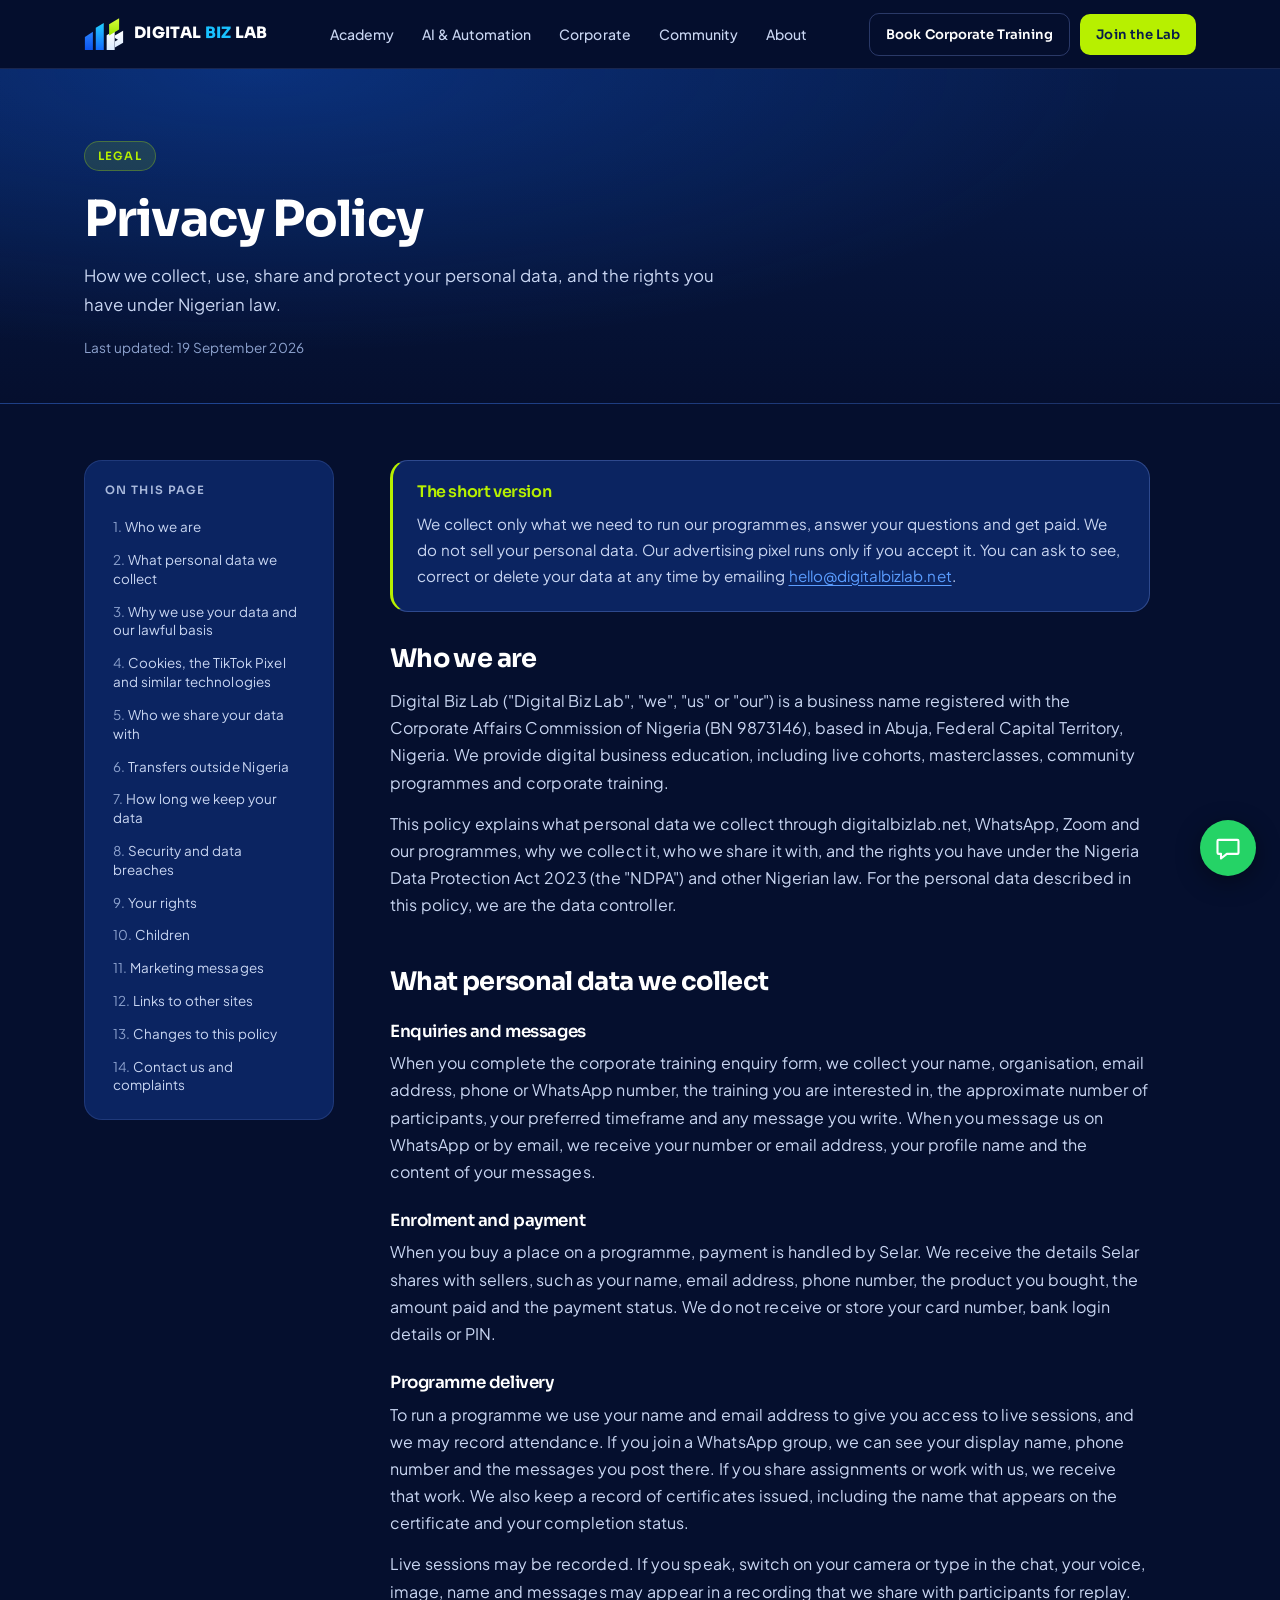
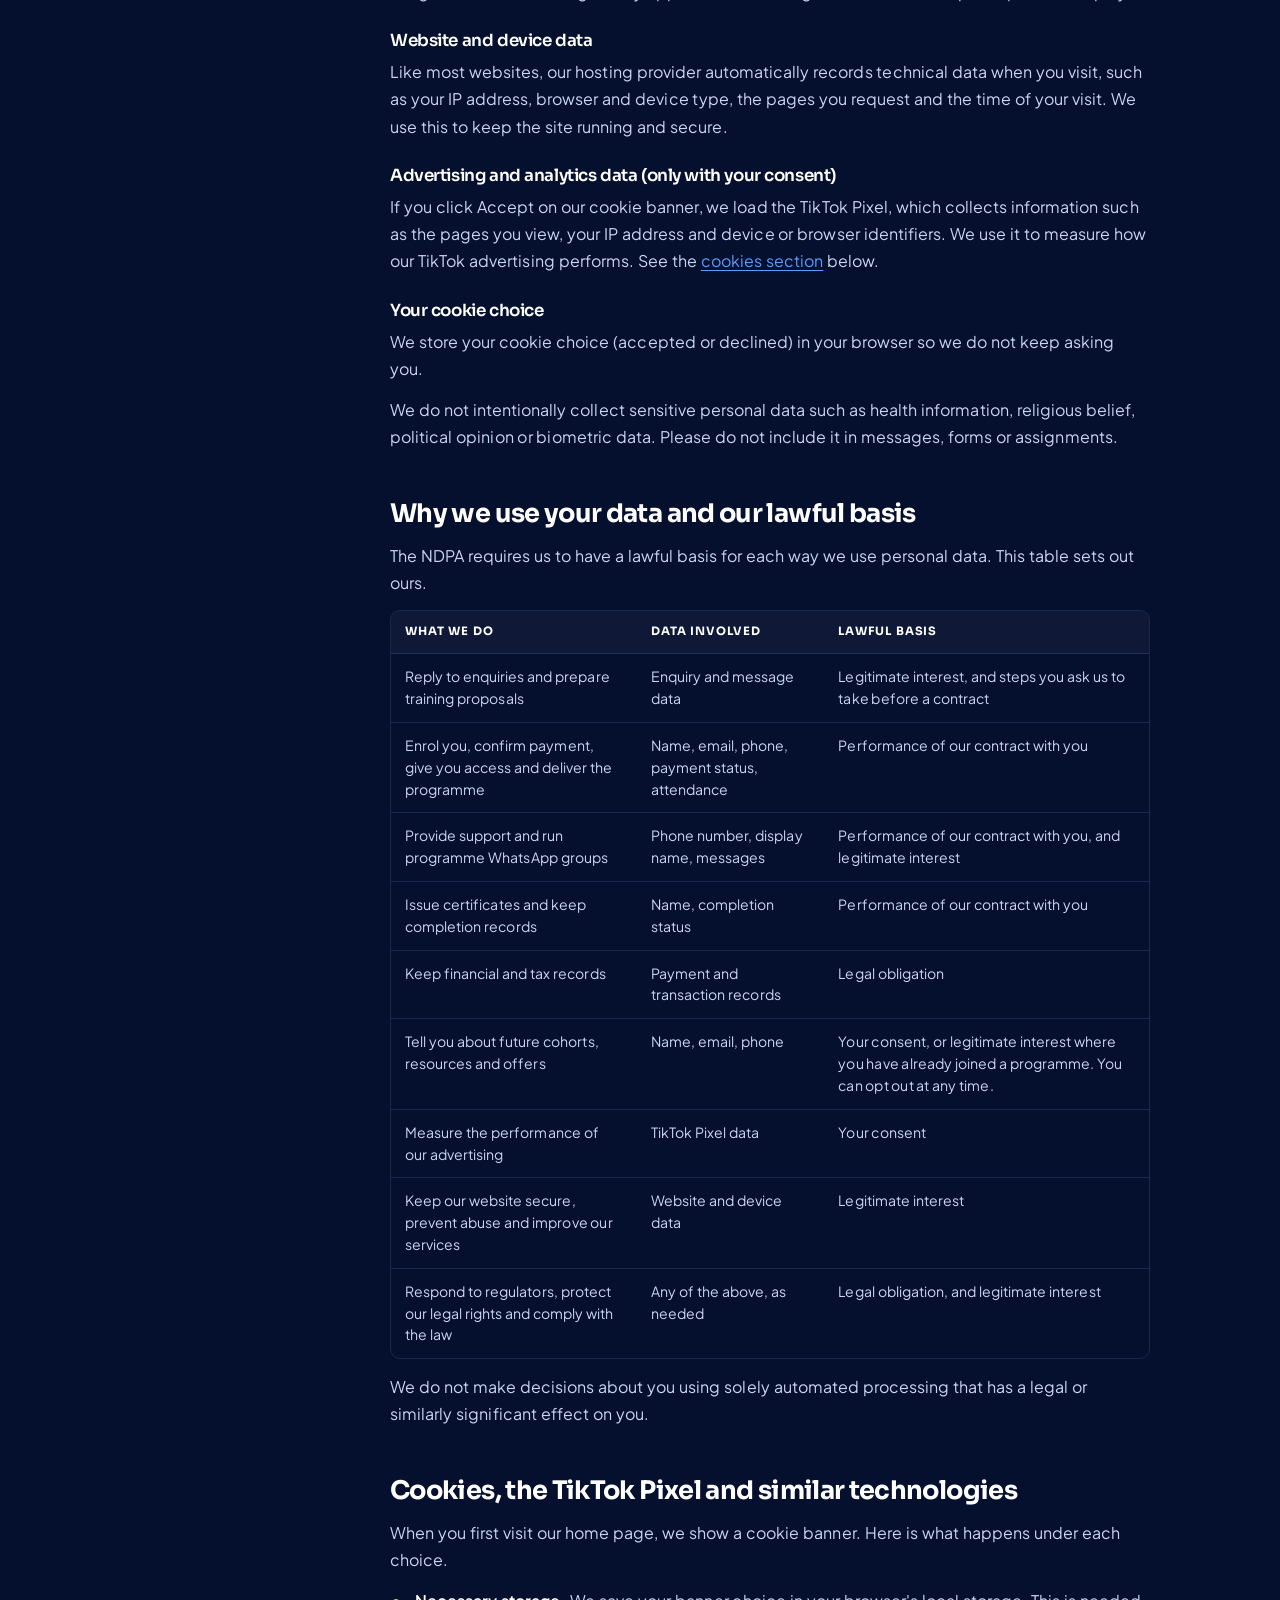
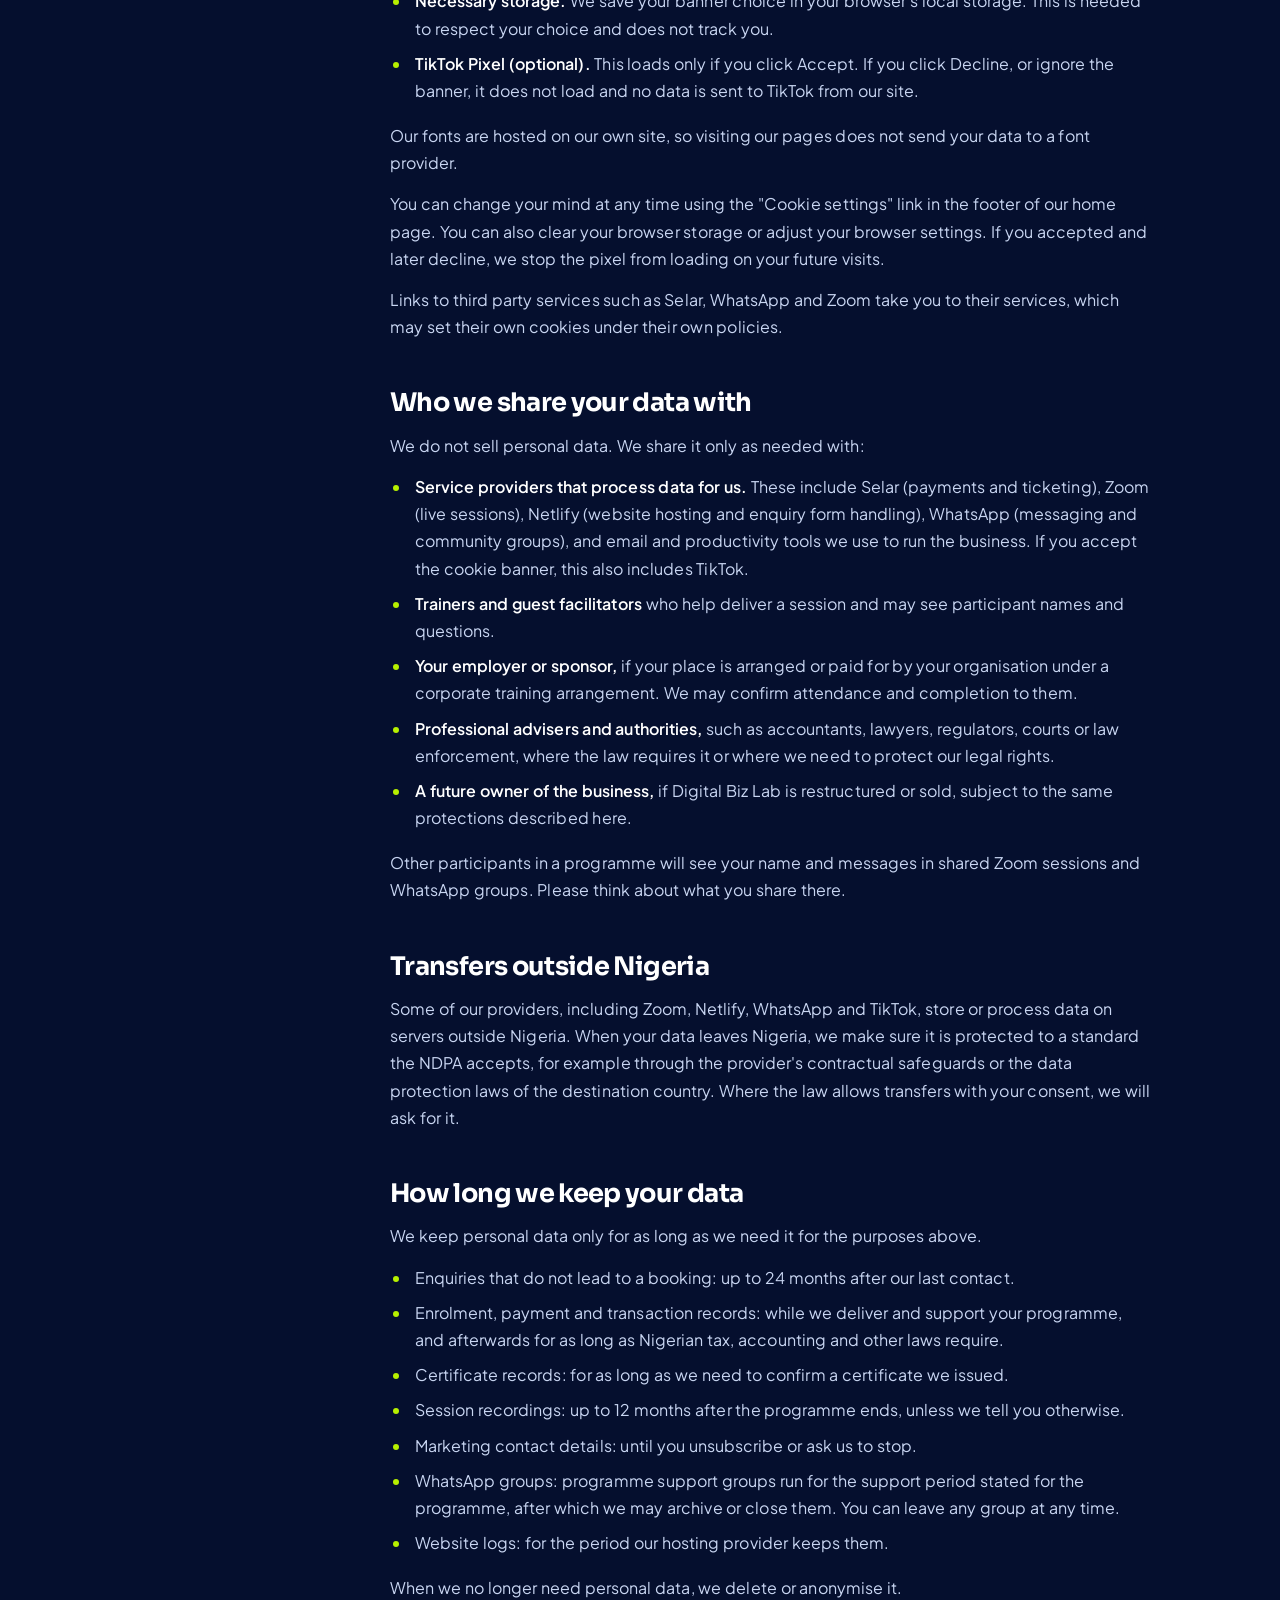
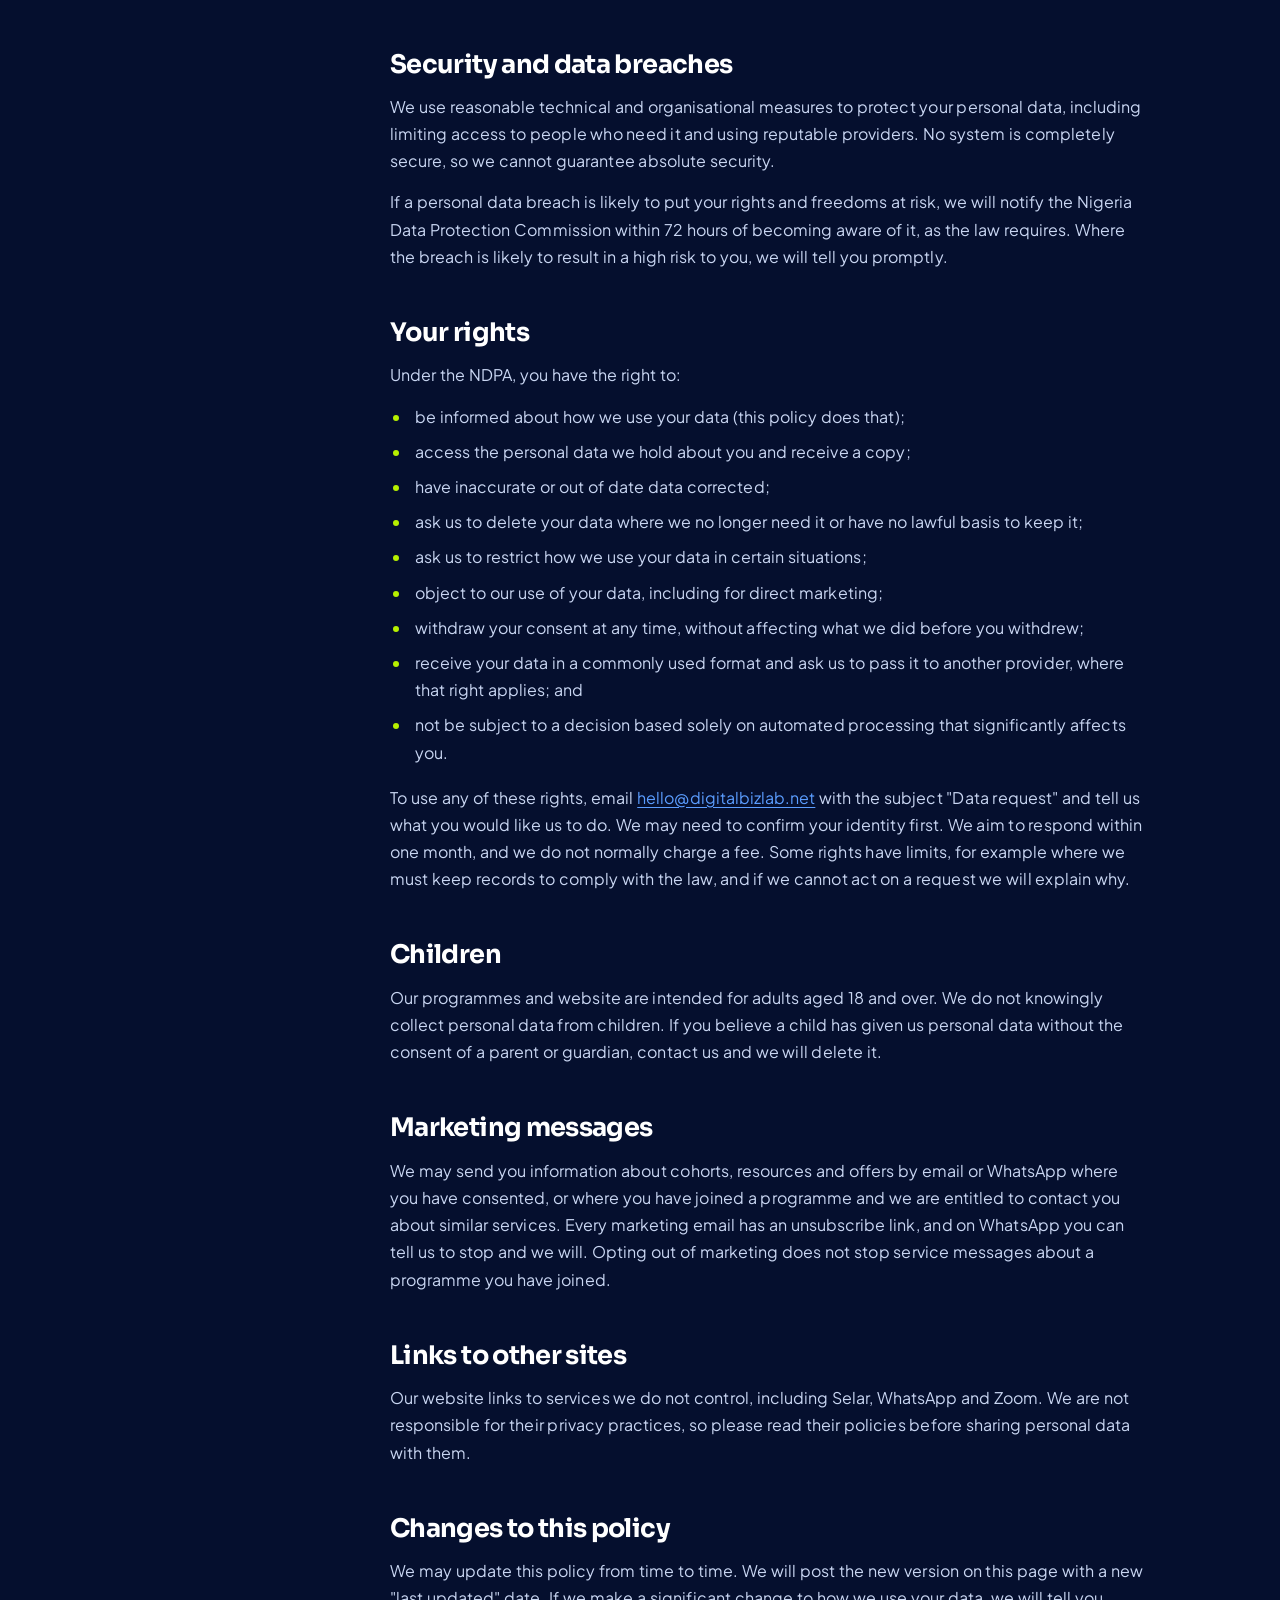
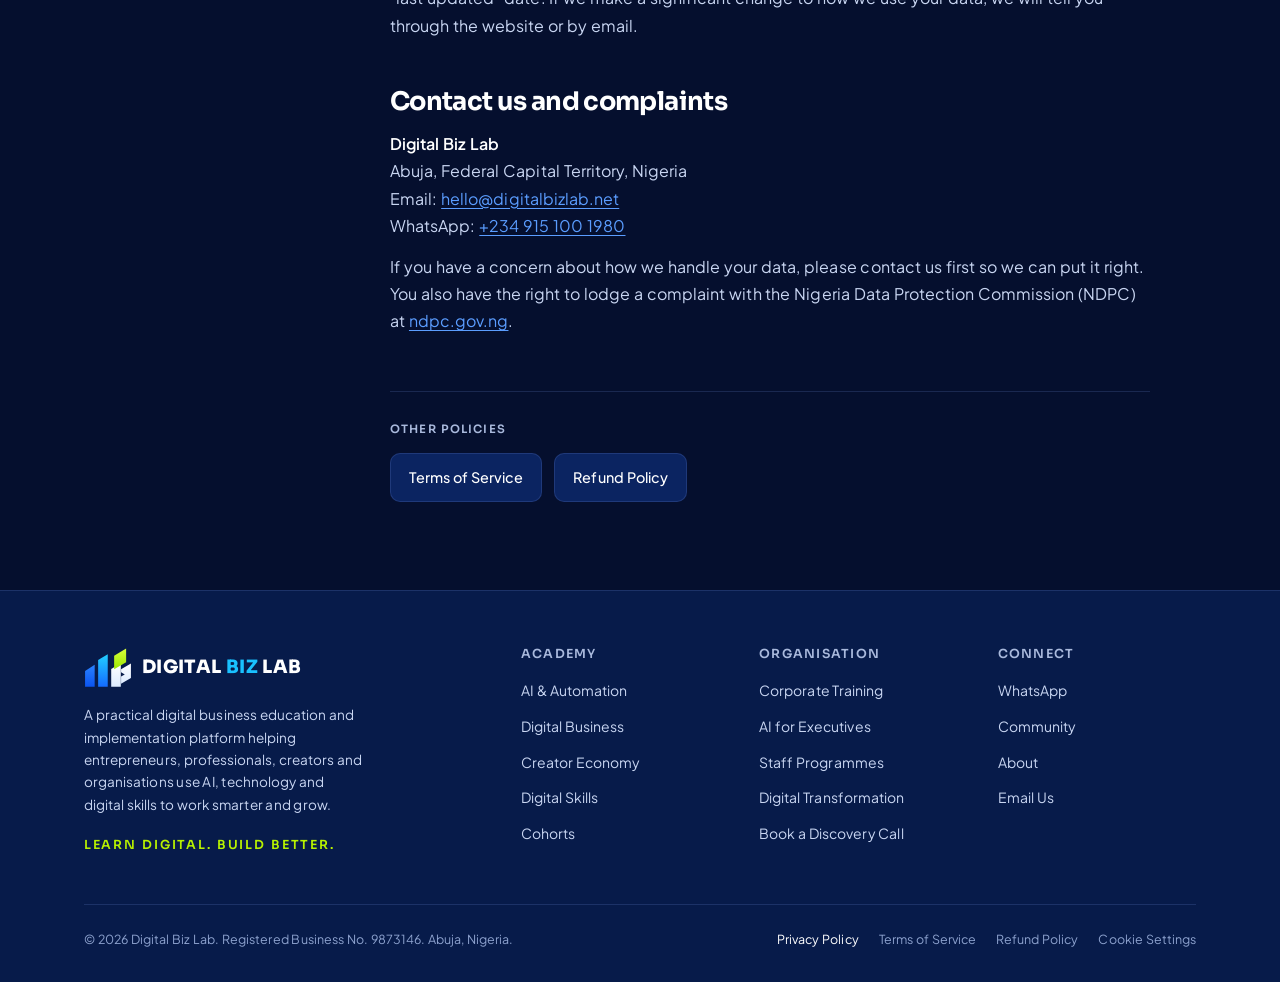
==== privacy/index.html @ c74f9212 "Add files via upload" ====
<!DOCTYPE html>
<html lang="en">
<head>
  <!-- Drafted 19 September 2026. Have a Nigerian lawyer review this page before relying on it. -->
  <meta charset="UTF-8">
  <meta name="viewport" content="width=device-width, initial-scale=1.0">
  <title>Privacy Policy | Digital Biz Lab</title>
  <meta name="description" content="How Digital Biz Lab collects, uses and protects your personal data under the Nigeria Data Protection Act 2023.">
  <meta name="theme-color" content="#071B4A">
  <meta property="og:title" content="Privacy Policy | Digital Biz Lab">
  <meta property="og:description" content="How Digital Biz Lab collects, uses and protects your personal data under the Nigeria Data Protection Act 2023.">
  <meta property="og:type" content="website">
  <meta property="og:url" content="https://digitalbizlab.net/privacy/">
  <meta property="og:image" content="https://digitalbizlab.net/og-image.png">
  <meta name="twitter:card" content="summary_large_image">
  <link rel="canonical" href="https://digitalbizlab.net/privacy/">
  <link rel="icon" href="/favicon.svg" type="image/svg+xml">
  <link rel="icon" href="/favicon.ico" sizes="48x48">
  <link rel="apple-touch-icon" href="/apple-touch-icon.png">
  <link rel="manifest" href="/site.webmanifest">
  <link rel="preload" href="/assets/fonts/sora-latin-wght-normal.woff2" as="font" type="font/woff2" crossorigin>
  <link rel="preload" href="/assets/fonts/plus-jakarta-sans-latin-wght-normal.woff2" as="font" type="font/woff2" crossorigin>
  <link rel="stylesheet" href="/assets/legal.css">
</head>
<body>

<svg width="0" height="0" style="position:absolute" aria-hidden="true" focusable="false">
  <defs>
    <linearGradient id="gBar1" x1="0" y1="0" x2="0" y2="1"><stop offset="0" stop-color="#2A82FF"/><stop offset="1" stop-color="#0B54F0"/></linearGradient>
    <linearGradient id="gBar2" x1="0" y1="0" x2="0" y2="1"><stop offset="0" stop-color="#22CFFF"/><stop offset="1" stop-color="#146BFF"/></linearGradient>
    <linearGradient id="gLime" x1="0" y1="0" x2="0" y2="1"><stop offset="0" stop-color="#D8FF3A"/><stop offset="1" stop-color="#9BE600"/></linearGradient>
    <linearGradient id="gWhite" x1="0" y1="0" x2="0" y2="1"><stop offset="0" stop-color="#FFFFFF"/><stop offset="1" stop-color="#DCEBFF"/></linearGradient>
  </defs>

  <!-- Digital Biz Lab mark, dark background version -->
  <symbol id="mark" viewBox="38 30 180 152">
    <path d="M42 178V119L78 96V178H42Z" fill="url(#gBar1)"/>
    <path d="M91 178V78L127 56V178H91Z" fill="url(#gBar2)"/>
    <path d="M140 178V112L176 90V178H140Z" fill="url(#gWhite)"/>
    <path d="M151 62L196 35V86L151 113V62Z" fill="url(#gLime)"/>
    <path d="M177 113L214 91V145L177 167L177 140L191 132L177 124V113Z" fill="url(#gWhite)"/>
  </symbol>

  <symbol id="i-bot" viewBox="0 0 24 24"><rect x="4" y="8" width="16" height="12" rx="3"/><path d="M12 8V5"/><circle cx="12" cy="3.6" r="1.1"/><circle cx="9" cy="14" r="1"/><circle cx="15" cy="14" r="1"/><path d="M2 13v3M22 13v3"/></symbol>
  <symbol id="i-chart" viewBox="0 0 24 24"><path d="M6 20v-8M12 20V5M18 20v-5M3 20h18"/></symbol>
  <symbol id="i-video" viewBox="0 0 24 24"><rect x="3" y="6" width="13" height="12" rx="2"/><path d="M16 10l5-3v10l-5-3z"/></symbol>
  <symbol id="i-laptop" viewBox="0 0 24 24"><rect x="5" y="5" width="14" height="10" rx="1.5"/><path d="M2 19h20"/></symbol>
  <symbol id="i-building" viewBox="0 0 24 24"><rect x="5" y="3" width="14" height="18" rx="1.5"/><path d="M9 7h2M13 7h2M9 11h2M13 11h2M9 15h2M13 15h2"/></symbol>
  <symbol id="i-flask" viewBox="0 0 24 24"><path d="M9 3h6M10 3v6L4.5 19a1.5 1.5 0 0 0 1.3 2.2h12.4a1.5 1.5 0 0 0 1.3-2.2L14 9V3"/><path d="M7.5 15h9"/></symbol>
  <symbol id="i-globe" viewBox="0 0 24 24"><circle cx="12" cy="12" r="9"/><path d="M3 12h18M12 3c3 3 3 15 0 18M12 3c-3 3-3 15 0 18"/></symbol>
  <symbol id="i-megaphone" viewBox="0 0 24 24"><path d="M3 11v3a1 1 0 0 0 1 1h2l8 4V6L6 10H4a1 1 0 0 0-1 1z"/><path d="M18 9a4 4 0 0 1 0 6"/></symbol>
  <symbol id="i-briefcase" viewBox="0 0 24 24"><rect x="3" y="7" width="18" height="13" rx="2"/><path d="M9 7V5a1 1 0 0 1 1-1h4a1 1 0 0 1 1 1v2M3 13h18"/></symbol>
  <symbol id="i-users" viewBox="0 0 24 24"><circle cx="9" cy="8" r="3.5"/><path d="M2.5 20a6.5 6.5 0 0 1 13 0"/><circle cx="17" cy="9" r="2.5"/><path d="M17 14a5 5 0 0 1 4.5 5"/></symbol>
  <symbol id="i-deck" viewBox="0 0 24 24"><rect x="3" y="4" width="18" height="12" rx="1.5"/><path d="M12 16v4M8 20h8M7 12l3-3 3 2 4-4"/></symbol>
  <symbol id="i-cart" viewBox="0 0 24 24"><circle cx="9" cy="20" r="1.5"/><circle cx="18" cy="20" r="1.5"/><path d="M2 3h3l2.5 12h11L21 7H6"/></symbol>
  <symbol id="i-gear" viewBox="0 0 24 24"><circle cx="12" cy="12" r="3"/><path d="M12 2v3M12 19v3M2 12h3M19 12h3M4.9 4.9l2.1 2.1M17 17l2.1 2.1M4.9 19.1L7 17M17 7l2.1-2.1"/></symbol>
  <symbol id="i-phone" viewBox="0 0 24 24"><rect x="7" y="2" width="10" height="20" rx="2.5"/><path d="M11 18h2"/></symbol>
  <symbol id="i-bulb" viewBox="0 0 24 24"><path d="M9 18h6M10 21h4M12 3a6 6 0 0 0-3.5 10.9c.6.5 1 1.2 1 2.1h5c0-.9.4-1.6 1-2.1A6 6 0 0 0 12 3z"/></symbol>
  <symbol id="i-pin" viewBox="0 0 24 24"><path d="M12 21s7-6.2 7-11.5A7 7 0 0 0 5 9.5C5 14.8 12 21 12 21z"/><circle cx="12" cy="9.5" r="2.5"/></symbol>
  <symbol id="i-shield" viewBox="0 0 24 24"><path d="M12 3l8 3v6c0 4.5-3.4 8-8 9-4.6-1-8-4.5-8-9V6z"/><path d="M8.5 12l2.5 2.5 4.5-5"/></symbol>
  <symbol id="i-lock" viewBox="0 0 24 24"><rect x="5" y="11" width="14" height="10" rx="2"/><path d="M8 11V8a4 4 0 0 1 8 0v3"/></symbol>
  <symbol id="i-award" viewBox="0 0 24 24"><circle cx="12" cy="9" r="6"/><path d="M8.5 14.5L7 22l5-3 5 3-1.5-7.5"/></symbol>
  <symbol id="i-chat" viewBox="0 0 24 24"><path d="M4 5h16a1 1 0 0 1 1 1v10a1 1 0 0 1-1 1h-9l-5 4v-4H4a1 1 0 0 1-1-1V6a1 1 0 0 1 1-1z"/></symbol>
  <symbol id="i-tools" viewBox="0 0 24 24"><path d="M14.5 6.5a4 4 0 0 0-5 5L3 18l3 3 6.5-6.5a4 4 0 0 0 5-5l-2.5 2.5-2.5-.5-.5-2.5z"/></symbol>
  <symbol id="i-calendar" viewBox="0 0 24 24"><rect x="3" y="5" width="18" height="16" rx="2"/><path d="M3 10h18M8 3v4M16 3v4"/></symbol>
  <symbol id="i-check" viewBox="0 0 24 24"><path d="M5 12.5l4.5 4.5L19 7.5"/></symbol>
  <symbol id="i-file" viewBox="0 0 24 24"><path d="M6 3h8l4 4v14H6z"/><path d="M14 3v4h4M9 12h6M9 16h6"/></symbol>
  <symbol id="i-play" viewBox="0 0 24 24"><circle cx="12" cy="12" r="9"/><path d="M10 8.5l6 3.5-6 3.5z"/></symbol>
  <symbol id="i-map" viewBox="0 0 24 24"><path d="M3 6l6-2 6 2 6-2v14l-6 2-6-2-6 2z"/><path d="M9 4v14M15 6v14"/></symbol>
  <symbol id="i-call" viewBox="0 0 24 24"><path d="M5 4h4l2 5-2.5 1.5a11 11 0 0 0 5 5L15 13l5 2v4a2 2 0 0 1-2 2A16 16 0 0 1 3 6a2 2 0 0 1 2-2z"/></symbol>
  <symbol id="i-arrow" viewBox="0 0 24 24"><path d="M5 12h14M13 6l6 6-6 6"/></symbol>
  <symbol id="i-grad" viewBox="0 0 24 24"><path d="M2 9l10-5 10 5-10 5z"/><path d="M6 11.5V16c0 1.5 3 3 6 3s6-1.5 6-3v-4.5M22 9v6"/></symbol>
  <symbol id="i-star" viewBox="0 0 24 24"><path d="M12 3l2.7 5.6 6.1.9-4.4 4.3 1 6.1L12 17l-5.4 2.9 1-6.1L3.2 9.5l6.1-.9z"/></symbol>
</svg>

<nav>
  <div class="container">
    <div class="nav-inner">
      <a href="/" class="brand" aria-label="Digital Biz Lab home">
        <svg class="brand-mark" aria-hidden="true"><use href="#mark"/></svg>
        <span class="wordmark">Digital <em>Biz</em> Lab</span>
      </a>
      <ul class="nav-links">
        <li><a href="/#academy">Academy</a></li>
        <li><a href="/#ai-automation">AI &amp; Automation</a></li>
        <li><a href="/#corporate">Corporate</a></li>
        <li><a href="/#community">Community</a></li>
        <li><a href="/#about">About</a></li>
      </ul>
      <div class="nav-cta">
        <a href="/#corporate" class="btn btn-secondary" style="font-size:0.82rem; padding:10px 16px;">Book Corporate Training</a>
        <a href="/#flagship" class="btn btn-primary" style="font-size:0.82rem; padding:10px 16px;">Join the Lab</a>
      </div>
      <button class="nav-toggle" id="navToggle" aria-label="Open menu" aria-controls="mobileMenu" aria-expanded="false">
        <span></span><span></span><span></span>
      </button>
    </div>
  </div>
  <div class="mobile-menu" id="mobileMenu">
    <a href="/#academy">Academy</a>
    <a href="/#ai-automation">AI &amp; Automation</a>
    <a href="/#corporate">Corporate Training</a>
    <a href="/#community">Community</a>
    <a href="/#about">About</a>
    <a href="/#flagship" class="btn btn-primary">Join the Lab</a>
  </div>
</nav>

<header class="legal-hero">
  <div class="container">
    <div class="pill">Legal</div>
    <h1>Privacy Policy</h1>
    <p class="legal-intro">How we collect, use, share and protect your personal data, and the rights you have under Nigerian law.</p>
    <p class="legal-meta">Last updated: 19 September 2026</p>
  </div>
</header>

<main class="container">
  <div class="legal-wrap">
    <aside class="legal-toc" aria-label="On this page">
      <p>On this page</p>
      <ol>
        <li><a href="#who-we-are">Who we are</a></li>
        <li><a href="#what-we-collect">What personal data we collect</a></li>
        <li><a href="#why-we-use-it">Why we use your data and our lawful basis</a></li>
        <li><a href="#cookies">Cookies, the TikTok Pixel and similar technologies</a></li>
        <li><a href="#who-we-share-with">Who we share your data with</a></li>
        <li><a href="#transfers">Transfers outside Nigeria</a></li>
        <li><a href="#retention">How long we keep your data</a></li>
        <li><a href="#security">Security and data breaches</a></li>
        <li><a href="#your-rights">Your rights</a></li>
        <li><a href="#children">Children</a></li>
        <li><a href="#marketing">Marketing messages</a></li>
        <li><a href="#third-party-links">Links to other sites</a></li>
        <li><a href="#changes">Changes to this policy</a></li>
        <li><a href="#contact">Contact us and complaints</a></li>
      </ol>
    </aside>
    <article class="legal-body">
      <div class="summary-box">
        <h3>The short version</h3>
        <p>We collect only what we need to run our programmes, answer your questions and get paid. We do not sell your personal data. Our advertising pixel runs only if you accept it. You can ask to see, correct or delete your data at any time by emailing <a href="mailto:hello@digitalbizlab.net">hello@digitalbizlab.net</a>.</p>
      </div>

      <h2 id="who-we-are">Who we are</h2>
      <p>Digital Biz Lab ("Digital Biz Lab", "we", "us" or "our") is a business name registered with the Corporate Affairs Commission of Nigeria (BN 9873146), based in Abuja, Federal Capital Territory, Nigeria. We provide digital business education, including live cohorts, masterclasses, community programmes and corporate training.</p>
      <p>This policy explains what personal data we collect through digitalbizlab.net, WhatsApp, Zoom and our programmes, why we collect it, who we share it with, and the rights you have under the Nigeria Data Protection Act 2023 (the "NDPA") and other Nigerian law. For the personal data described in this policy, we are the data controller.</p>

      <h2 id="what-we-collect">What personal data we collect</h2>
      <h3>Enquiries and messages</h3>
      <p>When you complete the corporate training enquiry form, we collect your name, organisation, email address, phone or WhatsApp number, the training you are interested in, the approximate number of participants, your preferred timeframe and any message you write. When you message us on WhatsApp or by email, we receive your number or email address, your profile name and the content of your messages.</p>

      <h3>Enrolment and payment</h3>
      <p>When you buy a place on a programme, payment is handled by Selar. We receive the details Selar shares with sellers, such as your name, email address, phone number, the product you bought, the amount paid and the payment status. We do not receive or store your card number, bank login details or PIN.</p>

      <h3>Programme delivery</h3>
      <p>To run a programme we use your name and email address to give you access to live sessions, and we may record attendance. If you join a WhatsApp group, we can see your display name, phone number and the messages you post there. If you share assignments or work with us, we receive that work. We also keep a record of certificates issued, including the name that appears on the certificate and your completion status.</p>
      <p>Live sessions may be recorded. If you speak, switch on your camera or type in the chat, your voice, image, name and messages may appear in a recording that we share with participants for replay.</p>

      <h3>Website and device data</h3>
      <p>Like most websites, our hosting provider automatically records technical data when you visit, such as your IP address, browser and device type, the pages you request and the time of your visit. We use this to keep the site running and secure.</p>

      <h3>Advertising and analytics data (only with your consent)</h3>
      <p>If you click Accept on our cookie banner, we load the TikTok Pixel, which collects information such as the pages you view, your IP address and device or browser identifiers. We use it to measure how our TikTok advertising performs. See the <a href="#cookies">cookies section</a> below.</p>

      <h3>Your cookie choice</h3>
      <p>We store your cookie choice (accepted or declined) in your browser so we do not keep asking you.</p>

      <p>We do not intentionally collect sensitive personal data such as health information, religious belief, political opinion or biometric data. Please do not include it in messages, forms or assignments.</p>

      <h2 id="why-we-use-it">Why we use your data and our lawful basis</h2>
      <p>The NDPA requires us to have a lawful basis for each way we use personal data. This table sets out ours.</p>
      <div class="table-wrap">
      <table>
        <thead>
          <tr><th>What we do</th><th>Data involved</th><th>Lawful basis</th></tr>
        </thead>
        <tbody>
          <tr><td>Reply to enquiries and prepare training proposals</td><td>Enquiry and message data</td><td>Legitimate interest, and steps you ask us to take before a contract</td></tr>
          <tr><td>Enrol you, confirm payment, give you access and deliver the programme</td><td>Name, email, phone, payment status, attendance</td><td>Performance of our contract with you</td></tr>
          <tr><td>Provide support and run programme WhatsApp groups</td><td>Phone number, display name, messages</td><td>Performance of our contract with you, and legitimate interest</td></tr>
          <tr><td>Issue certificates and keep completion records</td><td>Name, completion status</td><td>Performance of our contract with you</td></tr>
          <tr><td>Keep financial and tax records</td><td>Payment and transaction records</td><td>Legal obligation</td></tr>
          <tr><td>Tell you about future cohorts, resources and offers</td><td>Name, email, phone</td><td>Your consent, or legitimate interest where you have already joined a programme. You can opt out at any time.</td></tr>
          <tr><td>Measure the performance of our advertising</td><td>TikTok Pixel data</td><td>Your consent</td></tr>
          <tr><td>Keep our website secure, prevent abuse and improve our services</td><td>Website and device data</td><td>Legitimate interest</td></tr>
          <tr><td>Respond to regulators, protect our legal rights and comply with the law</td><td>Any of the above, as needed</td><td>Legal obligation, and legitimate interest</td></tr>
        </tbody>
      </table>
      </div>
      <p style="margin-top:14px;">We do not make decisions about you using solely automated processing that has a legal or similarly significant effect on you.</p>

      <h2 id="cookies">Cookies, the TikTok Pixel and similar technologies</h2>
      <p>When you first visit our home page, we show a cookie banner. Here is what happens under each choice.</p>
      <ul>
        <li><strong>Necessary storage.</strong> We save your banner choice in your browser's local storage. This is needed to respect your choice and does not track you.</li>
        <li><strong>TikTok Pixel (optional).</strong> This loads only if you click Accept. If you click Decline, or ignore the banner, it does not load and no data is sent to TikTok from our site.</li>
      </ul>
      <p>Our fonts are hosted on our own site, so visiting our pages does not send your data to a font provider.</p>
      <p>You can change your mind at any time using the "Cookie settings" link in the footer of our home page. You can also clear your browser storage or adjust your browser settings. If you accepted and later decline, we stop the pixel from loading on your future visits.</p>
      <p>Links to third party services such as Selar, WhatsApp and Zoom take you to their services, which may set their own cookies under their own policies.</p>

      <h2 id="who-we-share-with">Who we share your data with</h2>
      <p>We do not sell personal data. We share it only as needed with:</p>
      <ul>
        <li><strong>Service providers that process data for us.</strong> These include Selar (payments and ticketing), Zoom (live sessions), Netlify (website hosting and enquiry form handling), WhatsApp (messaging and community groups), and email and productivity tools we use to run the business. If you accept the cookie banner, this also includes TikTok.</li>
        <li><strong>Trainers and guest facilitators</strong> who help deliver a session and may see participant names and questions.</li>
        <li><strong>Your employer or sponsor,</strong> if your place is arranged or paid for by your organisation under a corporate training arrangement. We may confirm attendance and completion to them.</li>
        <li><strong>Professional advisers and authorities,</strong> such as accountants, lawyers, regulators, courts or law enforcement, where the law requires it or where we need to protect our legal rights.</li>
        <li><strong>A future owner of the business,</strong> if Digital Biz Lab is restructured or sold, subject to the same protections described here.</li>
      </ul>
      <p>Other participants in a programme will see your name and messages in shared Zoom sessions and WhatsApp groups. Please think about what you share there.</p>

      <h2 id="transfers">Transfers outside Nigeria</h2>
      <p>Some of our providers, including Zoom, Netlify, WhatsApp and TikTok, store or process data on servers outside Nigeria. When your data leaves Nigeria, we make sure it is protected to a standard the NDPA accepts, for example through the provider's contractual safeguards or the data protection laws of the destination country. Where the law allows transfers with your consent, we will ask for it.</p>

      <h2 id="retention">How long we keep your data</h2>
      <p>We keep personal data only for as long as we need it for the purposes above.</p>
      <ul>
        <li>Enquiries that do not lead to a booking: up to 24 months after our last contact.</li>
        <li>Enrolment, payment and transaction records: while we deliver and support your programme, and afterwards for as long as Nigerian tax, accounting and other laws require.</li>
        <li>Certificate records: for as long as we need to confirm a certificate we issued.</li>
        <li>Session recordings: up to 12 months after the programme ends, unless we tell you otherwise.</li>
        <li>Marketing contact details: until you unsubscribe or ask us to stop.</li>
        <li>WhatsApp groups: programme support groups run for the support period stated for the programme, after which we may archive or close them. You can leave any group at any time.</li>
        <li>Website logs: for the period our hosting provider keeps them.</li>
      </ul>
      <p>When we no longer need personal data, we delete or anonymise it.</p>

      <h2 id="security">Security and data breaches</h2>
      <p>We use reasonable technical and organisational measures to protect your personal data, including limiting access to people who need it and using reputable providers. No system is completely secure, so we cannot guarantee absolute security.</p>
      <p>If a personal data breach is likely to put your rights and freedoms at risk, we will notify the Nigeria Data Protection Commission within 72 hours of becoming aware of it, as the law requires. Where the breach is likely to result in a high risk to you, we will tell you promptly.</p>

      <h2 id="your-rights">Your rights</h2>
      <p>Under the NDPA, you have the right to:</p>
      <ul>
        <li>be informed about how we use your data (this policy does that);</li>
        <li>access the personal data we hold about you and receive a copy;</li>
        <li>have inaccurate or out of date data corrected;</li>
        <li>ask us to delete your data where we no longer need it or have no lawful basis to keep it;</li>
        <li>ask us to restrict how we use your data in certain situations;</li>
        <li>object to our use of your data, including for direct marketing;</li>
        <li>withdraw your consent at any time, without affecting what we did before you withdrew;</li>
        <li>receive your data in a commonly used format and ask us to pass it to another provider, where that right applies; and</li>
        <li>not be subject to a decision based solely on automated processing that significantly affects you.</li>
      </ul>
      <p>To use any of these rights, email <a href="mailto:hello@digitalbizlab.net">hello@digitalbizlab.net</a> with the subject "Data request" and tell us what you would like us to do. We may need to confirm your identity first. We aim to respond within one month, and we do not normally charge a fee. Some rights have limits, for example where we must keep records to comply with the law, and if we cannot act on a request we will explain why.</p>

      <h2 id="children">Children</h2>
      <p>Our programmes and website are intended for adults aged 18 and over. We do not knowingly collect personal data from children. If you believe a child has given us personal data without the consent of a parent or guardian, contact us and we will delete it.</p>

      <h2 id="marketing">Marketing messages</h2>
      <p>We may send you information about cohorts, resources and offers by email or WhatsApp where you have consented, or where you have joined a programme and we are entitled to contact you about similar services. Every marketing email has an unsubscribe link, and on WhatsApp you can tell us to stop and we will. Opting out of marketing does not stop service messages about a programme you have joined.</p>

      <h2 id="third-party-links">Links to other sites</h2>
      <p>Our website links to services we do not control, including Selar, WhatsApp and Zoom. We are not responsible for their privacy practices, so please read their policies before sharing personal data with them.</p>

      <h2 id="changes">Changes to this policy</h2>
      <p>We may update this policy from time to time. We will post the new version on this page with a new "last updated" date. If we make a significant change to how we use your data, we will tell you through the website or by email.</p>

      <h2 id="contact">Contact us and complaints</h2>
      <p><strong>Digital Biz Lab</strong><br>
      Abuja, Federal Capital Territory, Nigeria<br>
      Email: <a href="mailto:hello@digitalbizlab.net">hello@digitalbizlab.net</a><br>
      WhatsApp: <a href="https://wa.me/2349151001980" target="_blank" rel="noopener">+234 915 100 1980</a></p>
      <p>If you have a concern about how we handle your data, please contact us first so we can put it right. You also have the right to lodge a complaint with the Nigeria Data Protection Commission (NDPC) at <a href="https://ndpc.gov.ng" target="_blank" rel="noopener">ndpc.gov.ng</a>.</p>
      <div class="legal-other">
        <p class="lead">Other policies</p>
        <div class="row">
          <a href="/terms/">Terms of Service</a>
          <a href="/refund-policy/">Refund Policy</a>
        </div>
      </div>
    </article>
  </div>
</main>

<footer>
  <div class="container">
    <div class="footer-inner">
      <div class="footer-brand">
        <a href="/" class="brand" aria-label="Digital Biz Lab home">
          <svg class="brand-mark" aria-hidden="true"><use href="#mark"/></svg>
          <span class="wordmark">Digital <em>Biz</em> Lab</span>
        </a>
        <p>A practical digital business education and implementation platform helping entrepreneurs, professionals, creators and organisations use AI, technology and digital skills to work smarter and grow.</p>
        <div class="footer-tagline">Learn Digital. Build Better.</div>
      </div>
      <div class="footer-col">
        <h4>Academy</h4>
        <ul>
          <li><a href="/#ai-automation">AI &amp; Automation</a></li>
          <li><a href="/#academy">Digital Business</a></li>
          <li><a href="/#academy">Creator Economy</a></li>
          <li><a href="/#academy">Digital Skills</a></li>
          <li><a href="/#flagship">Cohorts</a></li>
        </ul>
      </div>
      <div class="footer-col">
        <h4>Organisation</h4>
        <ul>
          <li><a href="/#corporate">Corporate Training</a></li>
          <li><a href="/#corporate">AI for Executives</a></li>
          <li><a href="/#corporate">Staff Programmes</a></li>
          <li><a href="/#corporate">Digital Transformation</a></li>
          <li><a href="/#corporate">Book a Discovery Call</a></li>
        </ul>
      </div>
      <div class="footer-col">
        <h4>Connect</h4>
        <ul>
          <li><a href="https://wa.me/2349151001980" target="_blank" rel="noopener">WhatsApp</a></li>
          <li><a href="/#community">Community</a></li>
          <li><a href="/#about">About</a></li>
          <li><a href="mailto:hello@digitalbizlab.net">Email Us</a></li>
        </ul>
      </div>
    </div>
    <div class="footer-bottom">
      <p>&copy; 2026 Digital Biz Lab. Registered Business No. 9873146. Abuja, Nigeria.</p>
      <div class="footer-links-row">
        <a href="/privacy/" aria-current="page">Privacy Policy</a>
        <a href="/terms/">Terms of Service</a>
        <a href="/refund-policy/">Refund Policy</a>
        <a href="/#cookie-settings">Cookie Settings</a>
      </div>
    </div>
  </div>
</footer>

<a href="https://wa.me/2349151001980?text=Hi,%20I%20have%20a%20question%20about%20Digital%20Biz%20Lab" class="wa-float" target="_blank" rel="noopener" title="Chat on WhatsApp" aria-label="Chat with Digital Biz Lab on WhatsApp"><svg class="ico" aria-hidden="true"><use href="#i-chat"/></svg></a>

<script>
  var toggle = document.getElementById('navToggle');
  var menu = document.getElementById('mobileMenu');
  toggle.addEventListener('click', function () {
    var open = menu.classList.toggle('open');
    toggle.setAttribute('aria-expanded', open ? 'true' : 'false');
  });
  menu.querySelectorAll('a').forEach(function (a) {
    a.addEventListener('click', function () {
      menu.classList.remove('open');
      toggle.setAttribute('aria-expanded', 'false');
    });
  });
</script>
</body>
</html>
---- assets/legal.css ----
/* Shared styles for Digital Biz Lab legal pages. Generated from the home page design tokens. */
    /* ===== SELF-HOSTED FONTS (Sora for display, Plus Jakarta Sans for body) ===== */
    @font-face {
      font-family: 'Sora';
      font-style: normal;
      font-weight: 100 800;
      font-display: swap;
      src: url('/assets/fonts/sora-latin-wght-normal.woff2') format('woff2');
      unicode-range: U+0000-00FF, U+0131, U+0152-0153, U+02BB-02BC, U+02C6, U+02DA, U+02DC, U+0304, U+0308, U+0329, U+2000-206F, U+20AC, U+2122, U+2191, U+2193, U+2212, U+2215, U+FEFF, U+FFFD;
    }
    @font-face {
      font-family: 'Sora';
      font-style: normal;
      font-weight: 100 800;
      font-display: swap;
      src: url('/assets/fonts/sora-latin-ext-wght-normal.woff2') format('woff2');
      unicode-range: U+0100-02BA, U+02BD-02C5, U+02C7-02CC, U+02CE-02D7, U+02DD-02FF, U+0304, U+0308, U+0329, U+1D00-1DBF, U+1E00-1E9F, U+1EF2-1EFF, U+2020, U+20A0-20AB, U+20AD-20C0, U+2113, U+2C60-2C7F, U+A720-A7FF;
    }
    @font-face {
      font-family: 'Plus Jakarta Sans';
      font-style: normal;
      font-weight: 200 800;
      font-display: swap;
      src: url('/assets/fonts/plus-jakarta-sans-latin-wght-normal.woff2') format('woff2');
      unicode-range: U+0000-00FF, U+0131, U+0152-0153, U+02BB-02BC, U+02C6, U+02DA, U+02DC, U+0304, U+0308, U+0329, U+2000-206F, U+20AC, U+2122, U+2191, U+2193, U+2212, U+2215, U+FEFF, U+FFFD;
    }
    @font-face {
      font-family: 'Plus Jakarta Sans';
      font-style: normal;
      font-weight: 200 800;
      font-display: swap;
      src: url('/assets/fonts/plus-jakarta-sans-latin-ext-wght-normal.woff2') format('woff2');
      unicode-range: U+0100-02BA, U+02BD-02C5, U+02C7-02CC, U+02CE-02D7, U+02DD-02FF, U+0304, U+0308, U+0329, U+1D00-1DBF, U+1E00-1E9F, U+1EF2-1EFF, U+2020, U+20A0-20AB, U+20AD-20C0, U+2113, U+2C60-2C7F, U+A720-A7FF;
    }

    /* ===== DESIGN TOKENS (Digital Biz Lab brand palette) ===== */
    :root {
      /* Brand */
      --navy: #071B4A;          /* Primary Navy */
      --blue: #146BFF;          /* Electric Blue */
      --lime: #B7F000;          /* Lime Accent */
      --black: #111111;
      --white: #FFFFFF;

      /* Extended scale, derived from the brand colors and the logo artwork */
      --bg: #050F2E;            /* page background, deeper than brand navy */
      --bg-alt: #071B4A;        /* alternating sections, brand navy */
      --card: #0B2461;          /* cards */
      --card-hover: #0E2C75;
      --blue-light: #5B9DFF;    /* blue for text on dark */
      --blue-glow: rgba(20,107,255,0.18);
      --cyan: #19C1FF;          /* the "BIZ" cyan in the logo */
      --lime-hover: #CBFF2E;
      --lime-muted: rgba(183,240,0,0.12);

      --grey-3: #A9B9DC;
      --text-body: #C9D6F2;
      --text-muted: #8DA2CE;
      --border: rgba(140,170,255,0.16);
      --border-strong: rgba(140,170,255,0.28);

      --radius: 10px;
      --radius-lg: 18px;
      --font-display: 'Sora', 'Plus Jakarta Sans', system-ui, sans-serif;
      --font-body: 'Plus Jakarta Sans', system-ui, -apple-system, 'Segoe UI', Roboto, sans-serif;
      --max-w: 1160px;
    }

    /* ===== RESET & BASE ===== */
    *, *::before, *::after { box-sizing: border-box; margin: 0; padding: 0; }
    html { scroll-behavior: smooth; }
    body {
      font-family: var(--font-body);
      background: var(--bg);
      color: var(--text-body);
      line-height: 1.6;
      -webkit-font-smoothing: antialiased;
      text-rendering: optimizeLegibility;
      letter-spacing: 0.003em;
      word-spacing: 0.05em;
    }
    h1, h2, h3, h4, .btn, .wordmark { word-spacing: 0; }
    img, svg { max-width: 100%; }
    a { text-decoration: none; color: inherit; }
    button { cursor: pointer; font-family: inherit; border: none; background: none; }
    :focus-visible { outline: 2px solid var(--lime); outline-offset: 3px; border-radius: 6px; }

    .ico {
      width: 1.25em;
      height: 1.25em;
      flex-shrink: 0;
      fill: none;
      stroke: currentColor;
      stroke-width: 1.8;
      stroke-linecap: round;
      stroke-linejoin: round;
    }

    /* ===== LAYOUT ===== */
    .container { max-width: var(--max-w); margin: 0 auto; padding: 0 24px; }
    section { padding: 88px 0; }

    /* ===== TYPOGRAPHY ===== */
    h1, h2, h3, h4 { font-family: var(--font-display); color: var(--white); line-height: 1.15; letter-spacing: -0.025em; }
    h1 { font-size: clamp(2.3rem, 5.2vw, 3.9rem); font-weight: 700; }
    h2 { font-size: clamp(1.7rem, 3.3vw, 2.5rem); font-weight: 700; }
    h3 { font-size: 1.2rem; font-weight: 600; }
    h4 { font-size: 1rem; font-weight: 600; }
    p { font-size: 1rem; line-height: 1.7; color: var(--text-body); }

    /* ===== COMPONENTS ===== */
    .pill {
      display: inline-block;
      background: var(--lime-muted);
      color: var(--lime);
      font-family: var(--font-display);
      font-size: 0.72rem;
      font-weight: 600;
      letter-spacing: 0.1em;
      text-transform: uppercase;
      padding: 5px 13px;
      border-radius: 100px;
      border: 1px solid rgba(183,240,0,0.28);
      margin-bottom: 20px;
    }

    .btn {
      display: inline-flex;
      align-items: center;
      gap: 8px;
      font-family: var(--font-display);
      font-size: 0.9rem;
      font-weight: 600;
      padding: 13px 24px;
      border-radius: var(--radius);
      transition: all 0.2s;
      white-space: nowrap;
    }
    .btn-primary { background: var(--lime); color: var(--navy); }
    .btn-primary:hover { background: var(--lime-hover); transform: translateY(-1px); box-shadow: 0 8px 24px rgba(183,240,0,0.22); }
    .btn-secondary { background: transparent; color: var(--white); border: 1px solid var(--border-strong); }
    .btn-secondary:hover { background: rgba(255,255,255,0.07); border-color: rgba(255,255,255,0.4); }
    .btn-blue { background: var(--blue); color: var(--white); }
    .btn-blue:hover { background: #2E7DFF; transform: translateY(-1px); box-shadow: 0 8px 24px rgba(20,107,255,0.35); }
    .btn-outline-lime { background: transparent; color: var(--lime); border: 1px solid rgba(183,240,0,0.4); }
    .btn-outline-lime:hover { background: var(--lime-muted); border-color: var(--lime); }

    /* ===== NAV ===== */
    nav {
      position: sticky;
      top: 0;
      z-index: 100;
      background: rgba(5,15,46,0.86);
      -webkit-backdrop-filter: blur(14px);
      backdrop-filter: blur(14px);
      border-bottom: 1px solid var(--border);
    }
    .nav-inner {
      display: flex;
      align-items: center;
      justify-content: space-between;
      height: 68px;
      gap: 16px;
    }
    .brand {
      display: inline-flex;
      align-items: center;
      gap: 10px;
      flex-shrink: 0;
      color: var(--white);
    }
    .brand-mark { width: 40px; height: 34px; flex-shrink: 0; }
    .wordmark {
      font-family: var(--font-display);
      font-weight: 800;
      font-size: 0.98rem;
      letter-spacing: 0.02em;
      text-transform: uppercase;
      line-height: 1;
      white-space: nowrap;
    }
    .wordmark em { font-style: normal; color: var(--cyan); }
    .nav-links { display: flex; align-items: center; gap: 4px; list-style: none; }
    .nav-links a {
      color: var(--text-body);
      font-size: 0.875rem;
      font-weight: 500;
      padding: 7px 12px;
      border-radius: 8px;
      transition: all 0.15s;
    }
    .nav-links a:hover { color: var(--white); background: rgba(255,255,255,0.07); }
    .nav-cta { display: flex; align-items: center; gap: 10px; }
    .nav-toggle {
      display: none;
      flex-direction: column;
      gap: 5px;
      padding: 10px;
      border-radius: 8px;
      background: var(--card);
      border: 1px solid var(--border);
    }
    .nav-toggle span { display: block; width: 22px; height: 2px; background: var(--white); border-radius: 2px; transition: all 0.2s; }
    .mobile-menu {
      display: none;
      flex-direction: column;
      background: var(--bg-alt);
      border-top: 1px solid var(--border);
      padding: 16px 24px 24px;
      gap: 4px;
    }
    .mobile-menu.open { display: flex; }
    .mobile-menu a {
      color: var(--text-body);
      font-size: 0.95rem;
      font-weight: 500;
      padding: 12px 0;
      border-bottom: 1px solid var(--border);
    }
    .mobile-menu a:hover { color: var(--white); }
    .mobile-menu .btn { margin-top: 12px; text-align: center; justify-content: center; border-bottom: none; color: var(--navy); }

    /* ===== FOOTER ===== */
    footer { background: var(--bg-alt); border-top: 1px solid var(--border); padding: 56px 0 32px; }
    .footer-inner { display: grid; grid-template-columns: 2fr 1fr 1fr 1fr; gap: 40px; margin-bottom: 48px; }
    .footer-brand .brand { margin-bottom: 16px; }
    .footer-brand .brand-mark { width: 48px; height: 41px; }
    .footer-brand .wordmark { font-size: 1.15rem; }
    .footer-brand p { font-size: 0.85rem; line-height: 1.65; max-width: 280px; margin-bottom: 20px; }
    .footer-tagline { font-family: var(--font-display); font-size: 0.78rem; color: var(--lime); font-weight: 600; letter-spacing: 0.14em; text-transform: uppercase; }
    .footer-col h4 { font-size: 0.78rem; font-weight: 600; color: var(--grey-3); text-transform: uppercase; letter-spacing: 0.1em; margin-bottom: 16px; }
    .footer-col ul { list-style: none; display: flex; flex-direction: column; gap: 10px; }
    .footer-col ul li a { font-size: 0.875rem; color: var(--text-body); transition: color 0.15s; }
    .footer-col ul li a:hover { color: var(--lime); }
    .footer-bottom { display: flex; justify-content: space-between; align-items: center; padding-top: 24px; border-top: 1px solid var(--border); flex-wrap: wrap; gap: 12px; }
    .footer-bottom p { font-size: 0.78rem; color: var(--text-muted); }
    .footer-links-row { display: flex; gap: 20px; }
    .footer-links-row a { font-size: 0.78rem; color: var(--text-muted); transition: color 0.15s; }
    .footer-links-row a:hover { color: var(--white); }
    .wa-float {
      position: fixed;
      bottom: 24px;
      right: 24px;
      width: 56px;
      height: 56px;
      background: #25D366;
      color: #fff;
      border-radius: 50%;
      display: flex;
      align-items: center;
      justify-content: center;
      box-shadow: 0 6px 24px rgba(0,0,0,0.4);
      z-index: 200;
      transition: transform 0.2s;
    }
    .wa-float .ico { width: 28px; height: 28px; }
    .wa-float:hover { transform: scale(1.08); }


/* ===== LEGAL PAGES ===== */
.legal-hero {
  padding: 72px 0 44px;
  background:
    radial-gradient(ellipse at 20% 0%, rgba(20,107,255,0.28), transparent 60%),
    linear-gradient(180deg, var(--bg-alt), var(--bg));
  border-bottom: 1px solid var(--border);
}
.legal-hero h1 { font-size: clamp(2rem, 4.6vw, 3.1rem); margin-bottom: 14px; }
.legal-hero .legal-intro { max-width: 640px; font-size: 1.05rem; color: var(--text-body); }
.legal-meta { margin-top: 16px; font-size: 0.85rem; color: var(--text-muted); }
.legal-wrap {
  display: grid;
  grid-template-columns: 250px minmax(0, 1fr);
  gap: 56px;
  padding: 56px 0 88px;
  align-items: start;
}
.legal-toc {
  position: sticky;
  top: 92px;
  background: var(--card);
  border: 1px solid var(--border);
  border-radius: var(--radius-lg);
  padding: 20px 20px 16px;
}
.legal-toc p {
  font-family: var(--font-display);
  font-size: 0.72rem;
  font-weight: 600;
  letter-spacing: 0.1em;
  text-transform: uppercase;
  color: var(--grey-3);
  margin-bottom: 12px;
}
.legal-toc ol { list-style: none; counter-reset: toc; }
.legal-toc li { counter-increment: toc; margin-bottom: 2px; }
.legal-toc a {
  display: block;
  font-size: 0.84rem;
  line-height: 1.4;
  color: var(--text-body);
  padding: 6px 8px;
  border-radius: 6px;
  transition: all 0.15s;
}
.legal-toc a::before { content: counter(toc) ". "; color: var(--text-muted); }
.legal-toc a:hover { color: var(--white); background: rgba(255,255,255,0.07); }
.legal-body { max-width: 760px; }
.legal-body h2 { font-size: clamp(1.3rem, 2.4vw, 1.6rem); margin: 48px 0 14px; scroll-margin-top: 92px; }
.legal-body .summary-box + h2 { margin-top: 8px; }
.legal-body h3 { font-size: 1.05rem; margin: 26px 0 8px; }
.legal-body p { margin-bottom: 14px; }
.legal-body ul, .legal-body ol { margin: 0 0 18px 1.3rem; }
.legal-body li { line-height: 1.7; margin-bottom: 8px; padding-left: 4px; }
.legal-body li::marker { color: var(--lime); }
.legal-body a { color: var(--blue-light); text-decoration: underline; text-underline-offset: 3px; }
.legal-body a:hover { color: var(--white); }
.legal-body strong { color: var(--white); font-weight: 600; }
.summary-box {
  background: var(--card);
  border: 1px solid var(--border-strong);
  border-left: 3px solid var(--lime);
  border-radius: var(--radius-lg);
  padding: 22px 24px 8px;
  margin: 0 0 32px;
}
.summary-box h3 { margin: 0 0 10px; font-size: 1rem; color: var(--lime); }
.summary-box p, .summary-box li { font-size: 0.95rem; }
.summary-box ul { margin-bottom: 14px; }
.table-wrap { overflow-x: auto; border: 1px solid var(--border); border-radius: var(--radius); }
.legal-body table { border-collapse: collapse; width: 100%; min-width: 560px; font-size: 0.88rem; }
.legal-body th, .legal-body td { text-align: left; padding: 12px 14px; border-bottom: 1px solid var(--border); vertical-align: top; line-height: 1.55; }
.legal-body tr:last-child td { border-bottom: none; }
.legal-body th {
  font-family: var(--font-display);
  font-size: 0.72rem;
  letter-spacing: 0.08em;
  text-transform: uppercase;
  color: var(--white);
  background: rgba(255,255,255,0.04);
}
.legal-other { margin-top: 56px; padding-top: 28px; border-top: 1px solid var(--border); }
.legal-other p.lead { font-family: var(--font-display); font-size: 0.72rem; font-weight: 600; letter-spacing: 0.1em; text-transform: uppercase; color: var(--grey-3); margin-bottom: 14px; }
.legal-other .row { display: flex; gap: 12px; flex-wrap: wrap; }
.legal-other .row a { text-decoration: none; color: var(--white); background: var(--card); border: 1px solid var(--border); border-radius: var(--radius); padding: 12px 18px; font-size: 0.9rem; font-weight: 500; transition: all 0.15s; }
.legal-other .row a:hover { border-color: var(--lime); color: var(--lime); }
.footer-links-row a[aria-current="page"] { color: var(--white); }
.footer-links-row button { font-size: 0.78rem; color: var(--text-muted); font-family: inherit; transition: color 0.15s; }
.footer-links-row button:hover { color: var(--white); }

/* ===== RESPONSIVE (shared parts) ===== */
@media (max-width: 1024px) {
  .footer-inner { grid-template-columns: 1fr 1fr; }
  .legal-wrap { grid-template-columns: minmax(0, 1fr); gap: 28px; }
  .legal-toc { position: static; }
}
@media (max-width: 860px) {
  .nav-links, .nav-cta { display: none; }
  .nav-toggle { display: flex; }
}
@media (max-width: 768px) {
  .footer-inner { grid-template-columns: 1fr; gap: 32px; }
  .footer-bottom { flex-direction: column; align-items: flex-start; }
  .legal-hero { padding: 52px 0 32px; }
  .legal-wrap { padding: 36px 0 64px; }
}
@media (max-width: 480px) {
  .container { padding: 0 16px; }
  .wordmark { font-size: 0.86rem; }
  .brand-mark { width: 36px; height: 30px; }
}
@media (prefers-reduced-motion: reduce) {
  * { animation: none !important; transition: none !important; }
  html { scroll-behavior: auto; }
}
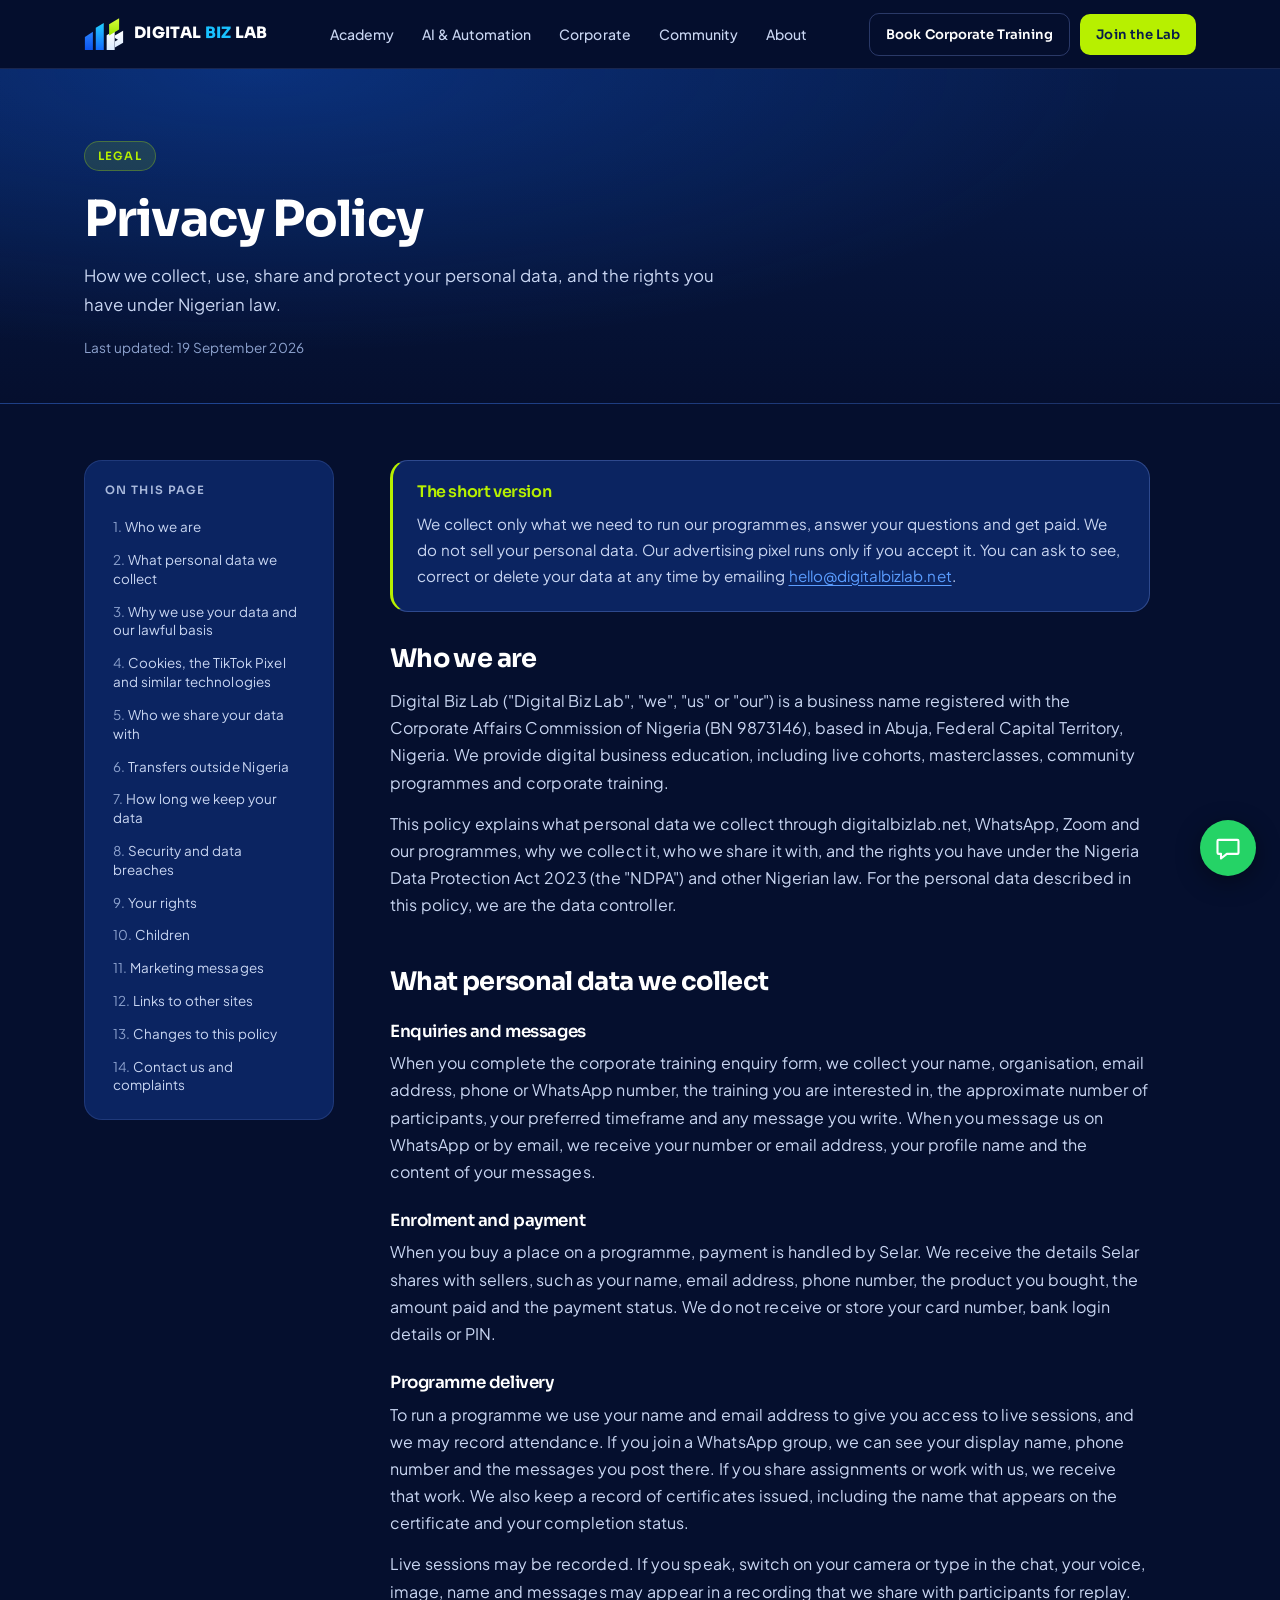
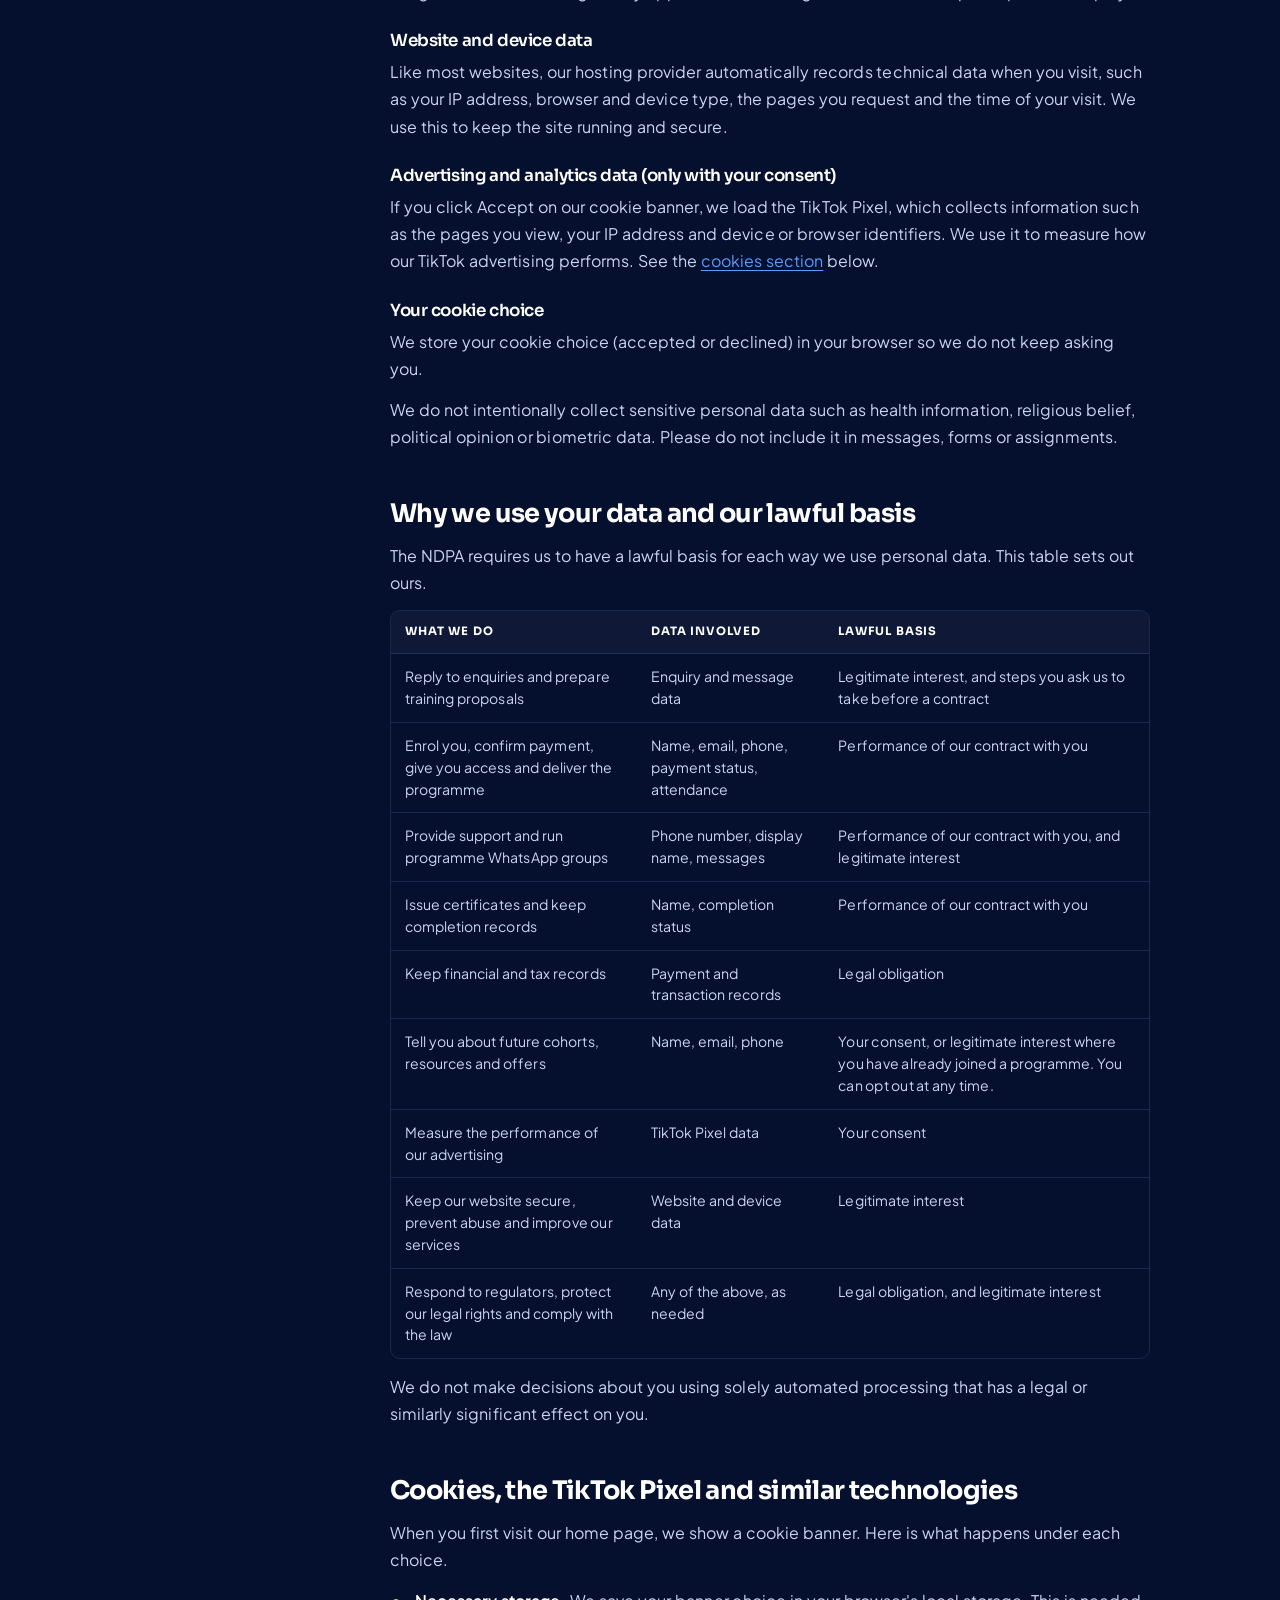
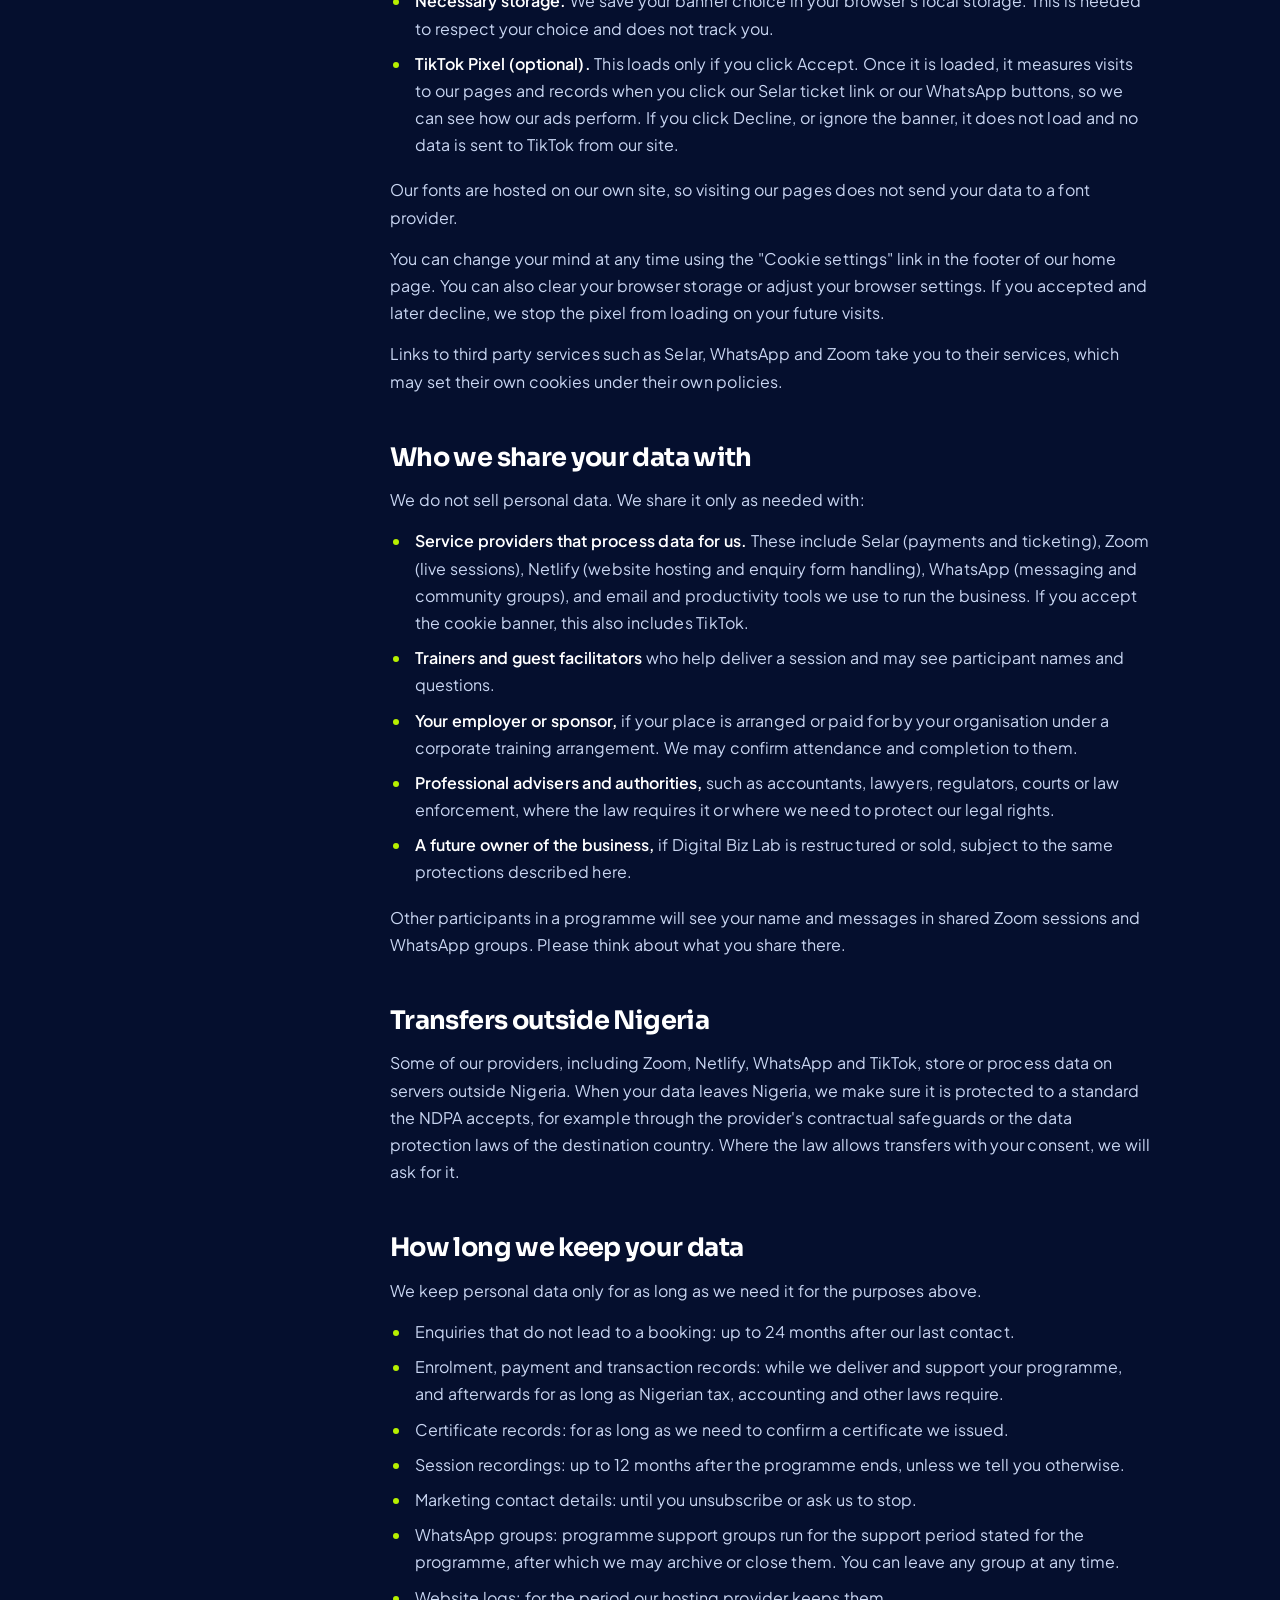
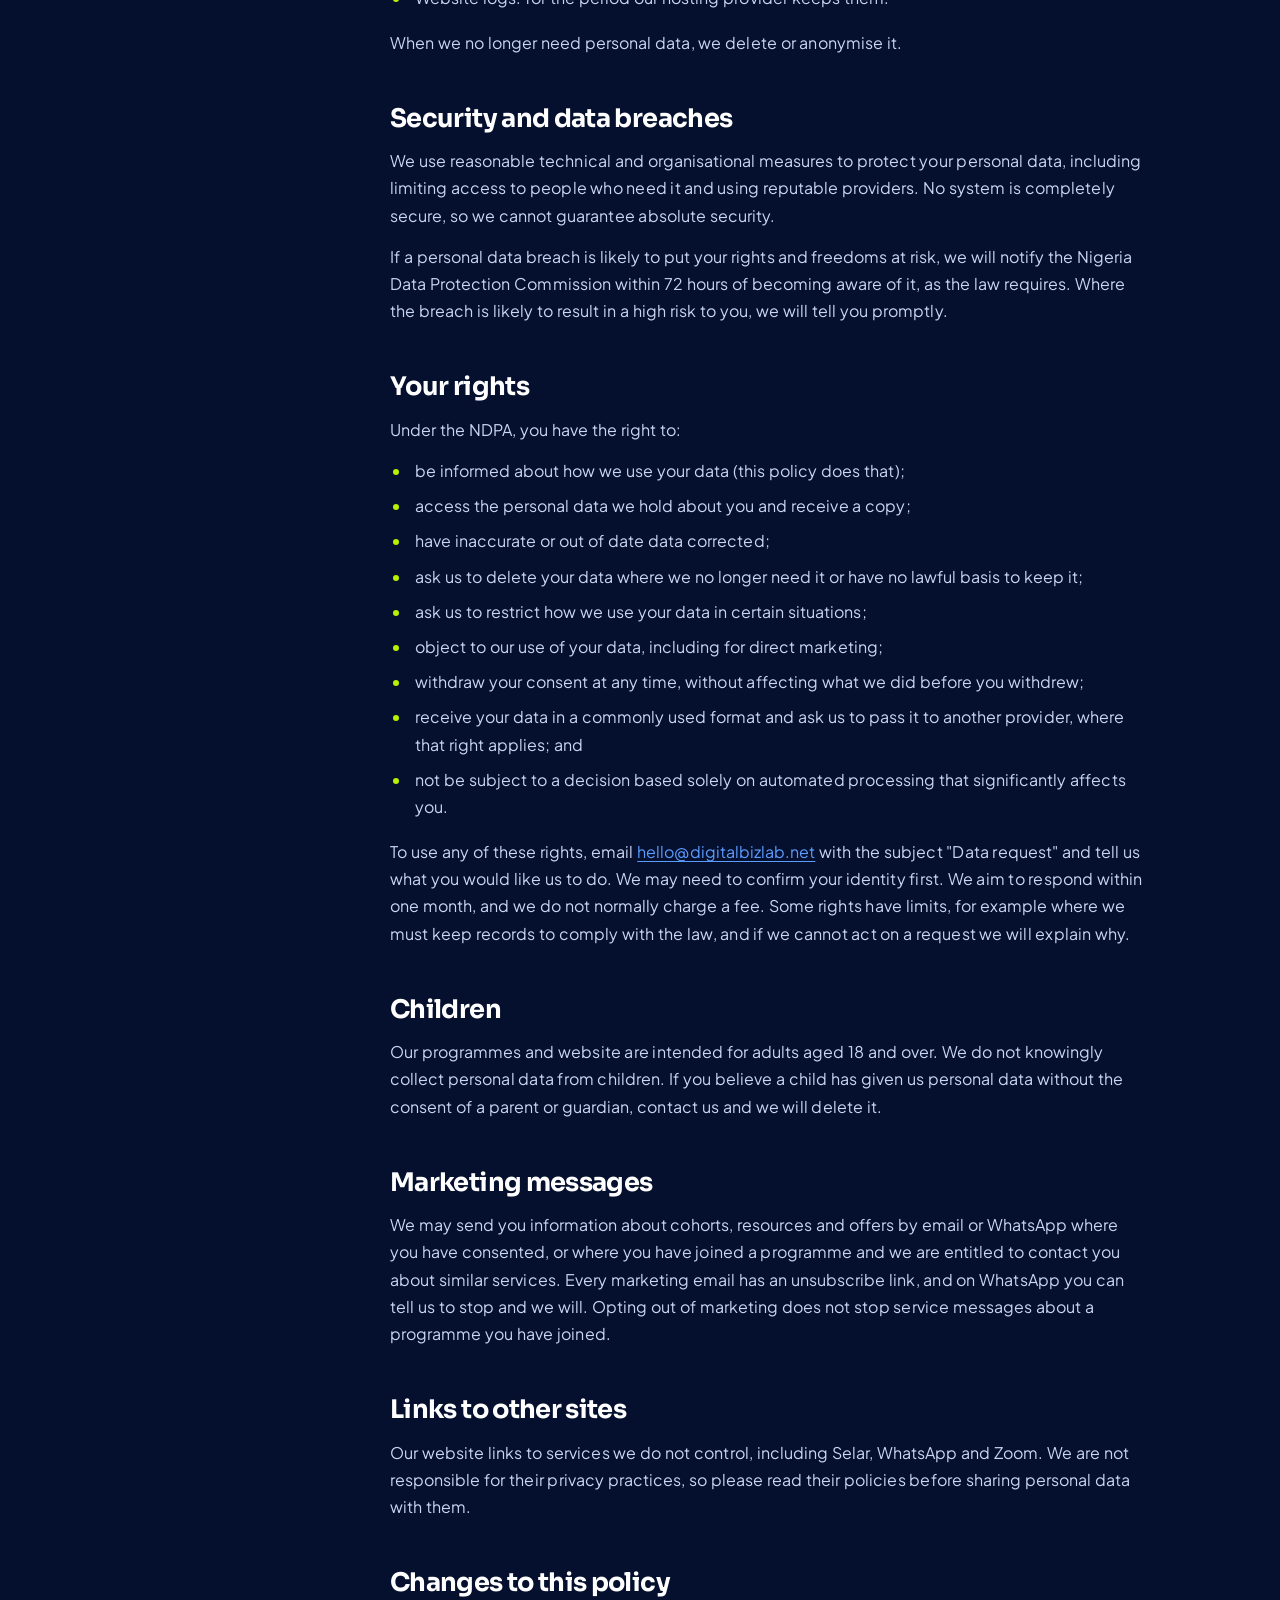
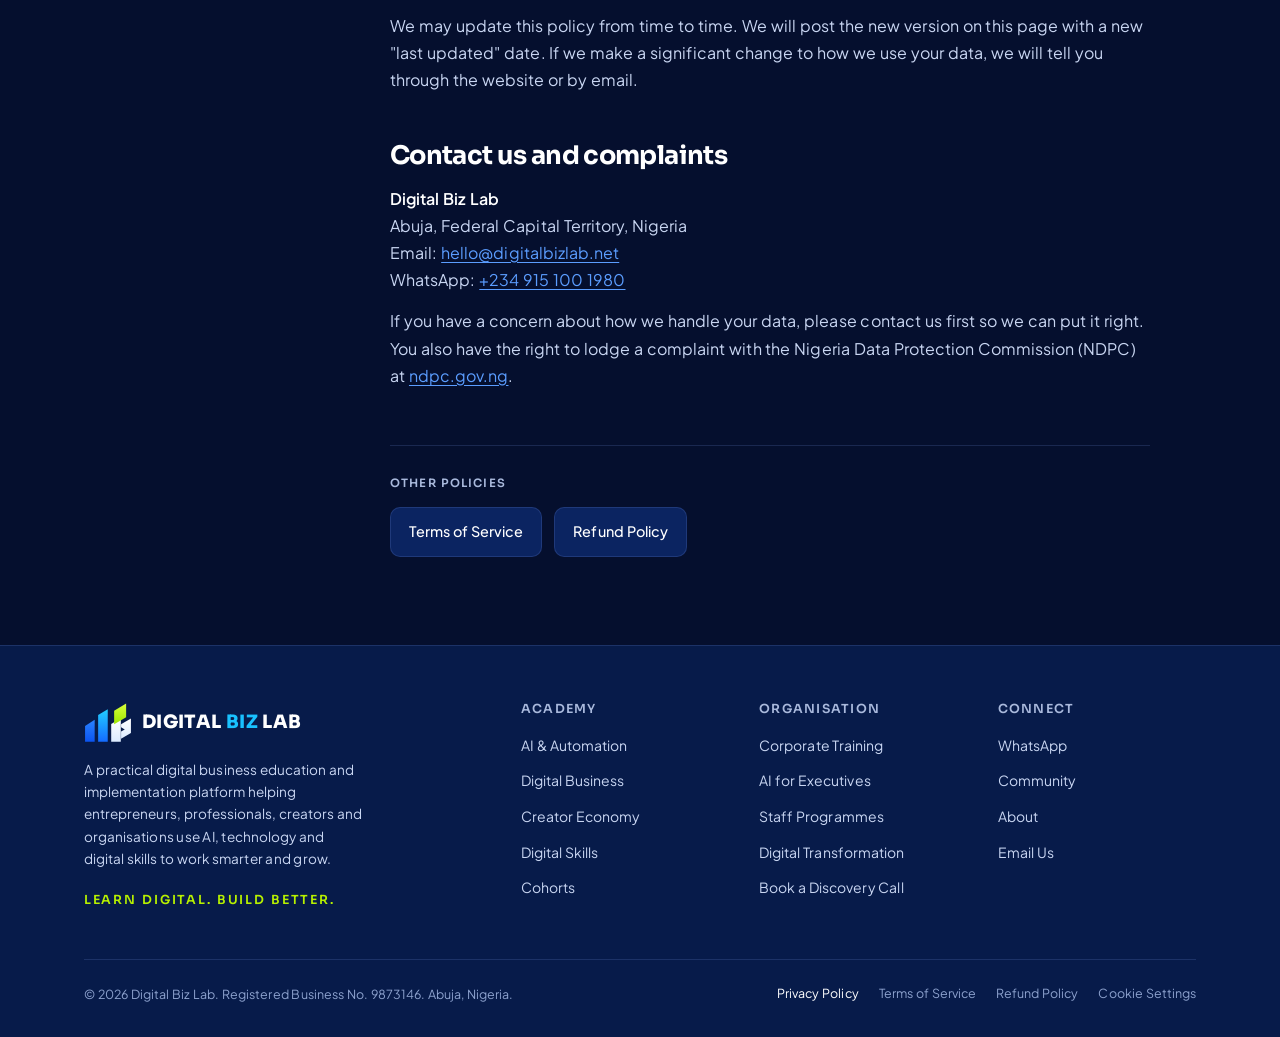
==== commit fe110d9e: "Privacy policy: disclose TikTok Pixel click tracking for Selar and WhatsApp links Updated the TikTok" ====
--- a/privacy/index.html
+++ b/privacy/index.html
@@ -194,7 +194,7 @@
       <p>When you first visit our home page, we show a cookie banner. Here is what happens under each choice.</p>
       <ul>
         <li><strong>Necessary storage.</strong> We save your banner choice in your browser's local storage. This is needed to respect your choice and does not track you.</li>
-        <li><strong>TikTok Pixel (optional).</strong> This loads only if you click Accept. If you click Decline, or ignore the banner, it does not load and no data is sent to TikTok from our site.</li>
+        <li><strong>TikTok Pixel (optional).</strong> This loads only if you click Accept. Once it is loaded, it measures visits to our pages and records when you click our Selar ticket link or our WhatsApp buttons, so we can see how our ads perform. If you click Decline, or ignore the banner, it does not load and no data is sent to TikTok from our site.</li>
       </ul>
       <p>Our fonts are hosted on our own site, so visiting our pages does not send your data to a font provider.</p>
       <p>You can change your mind at any time using the "Cookie settings" link in the footer of our home page. You can also clear your browser storage or adjust your browser settings. If you accepted and later decline, we stop the pixel from loading on your future visits.</p>
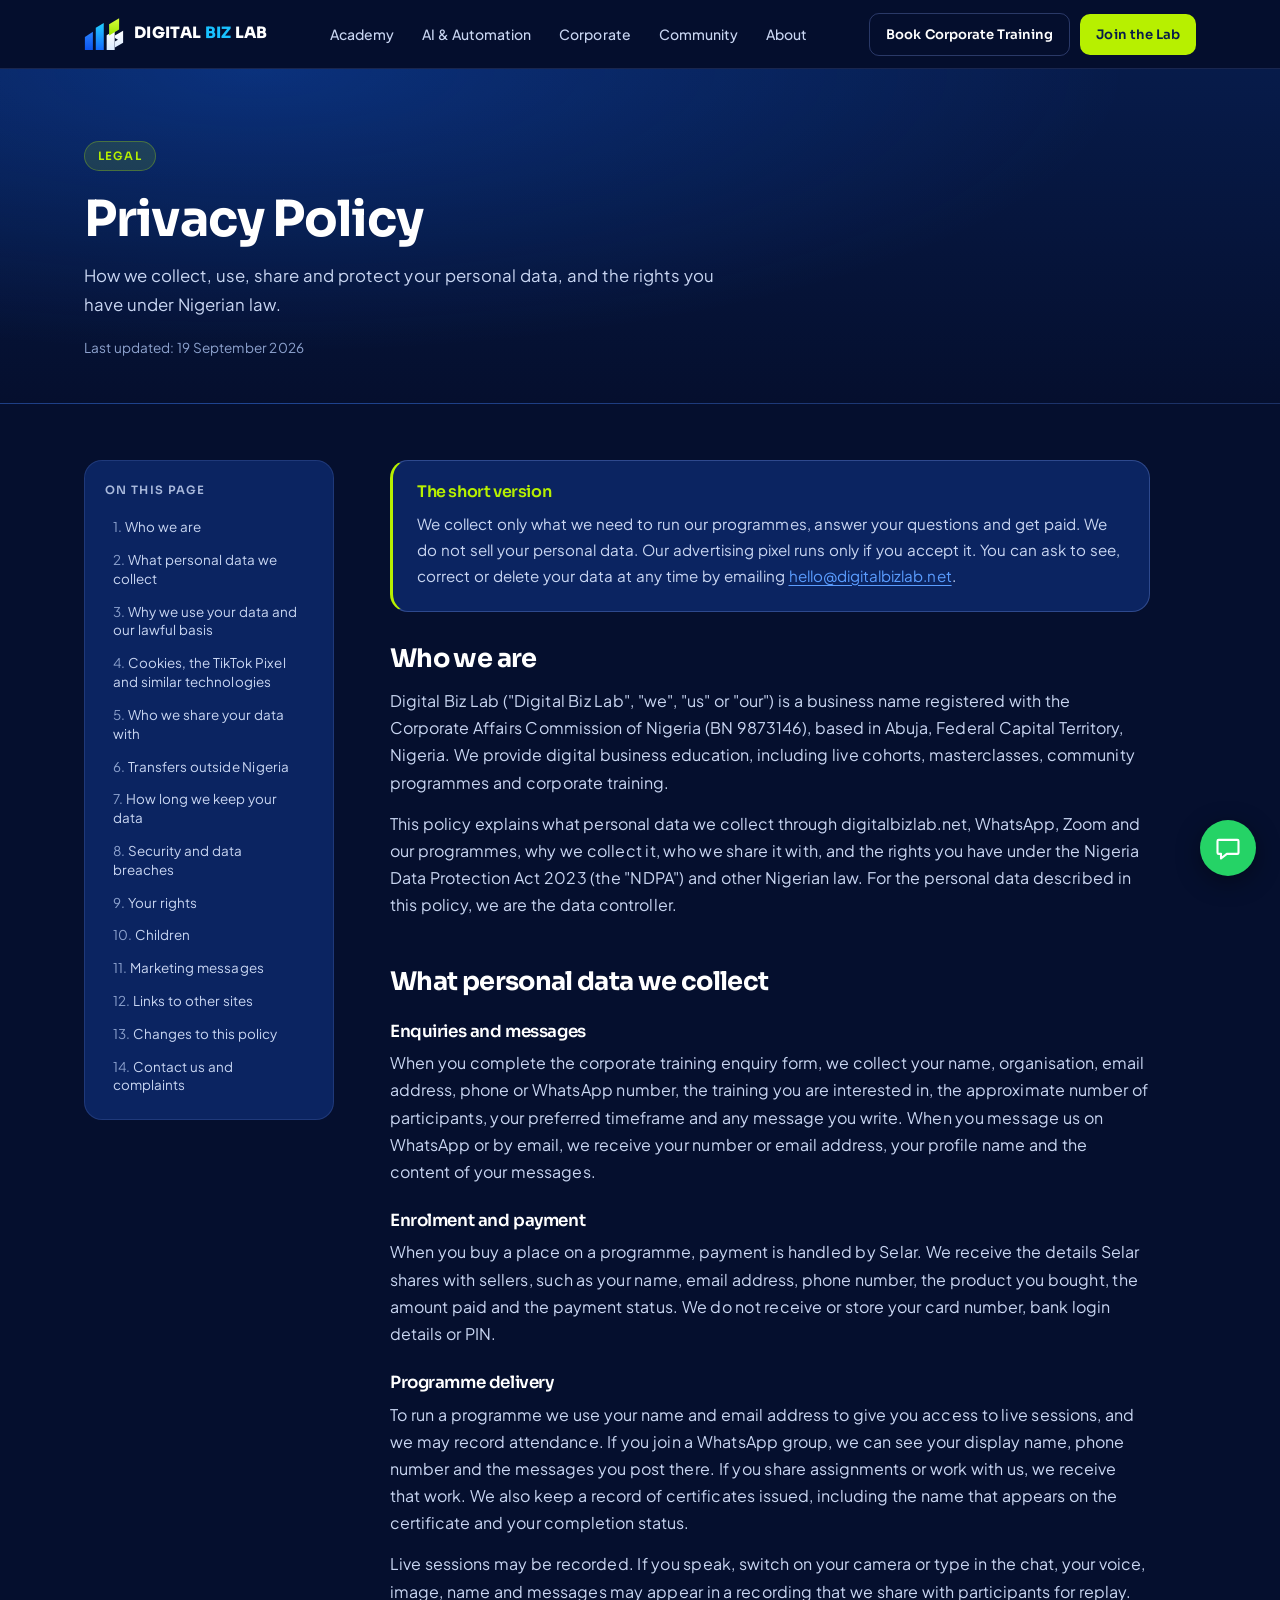
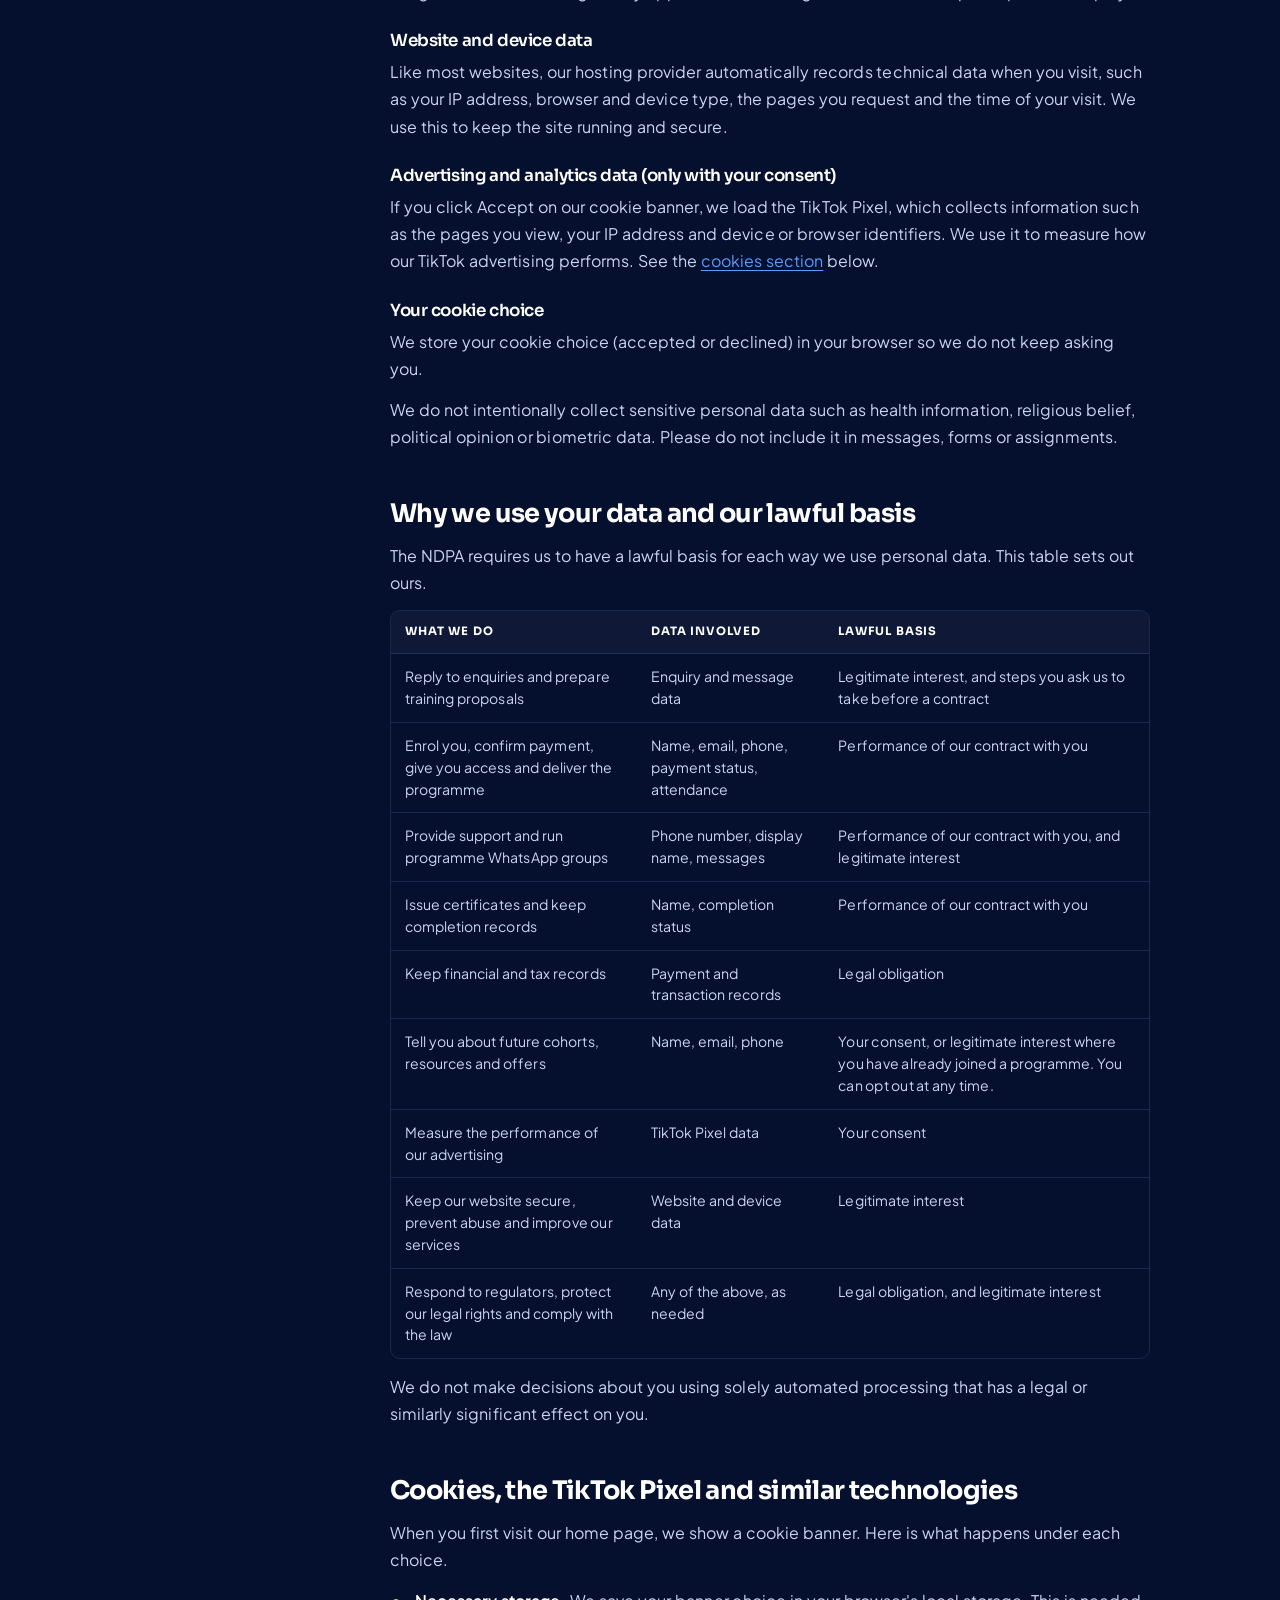
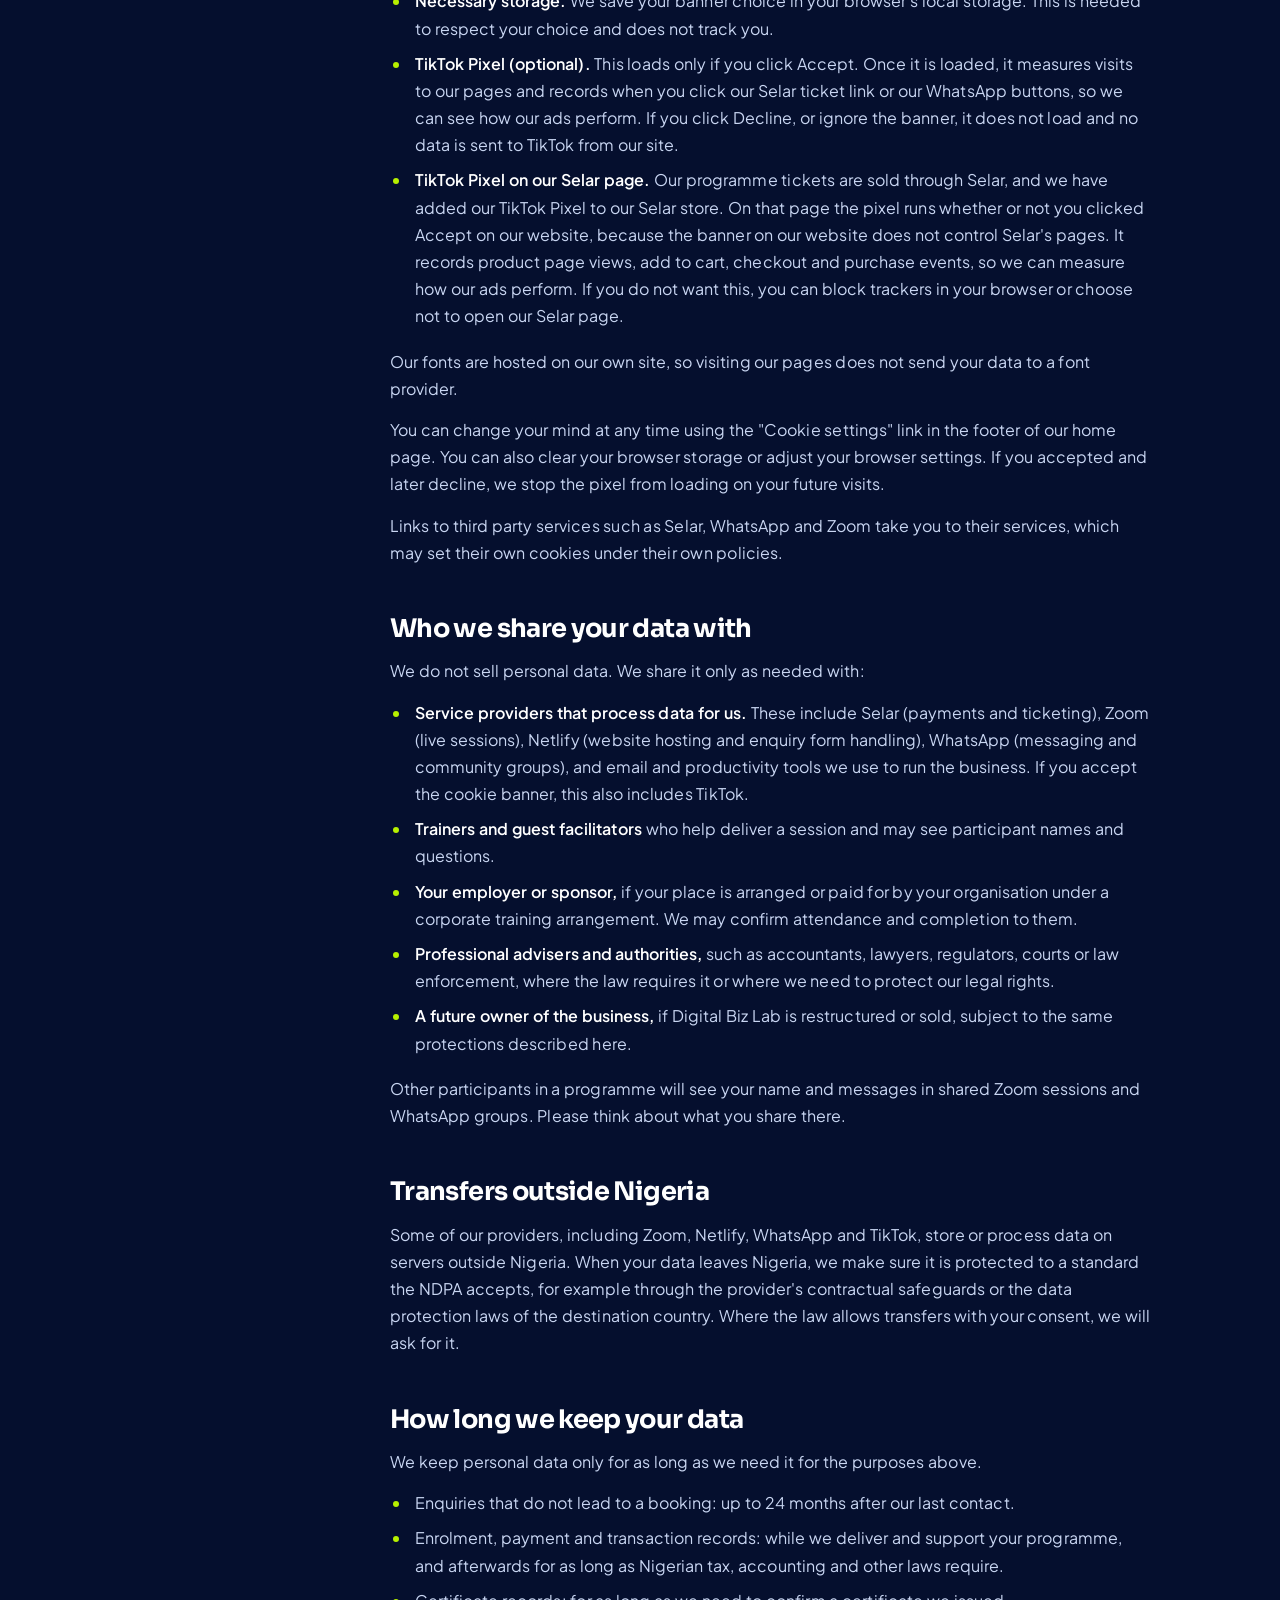
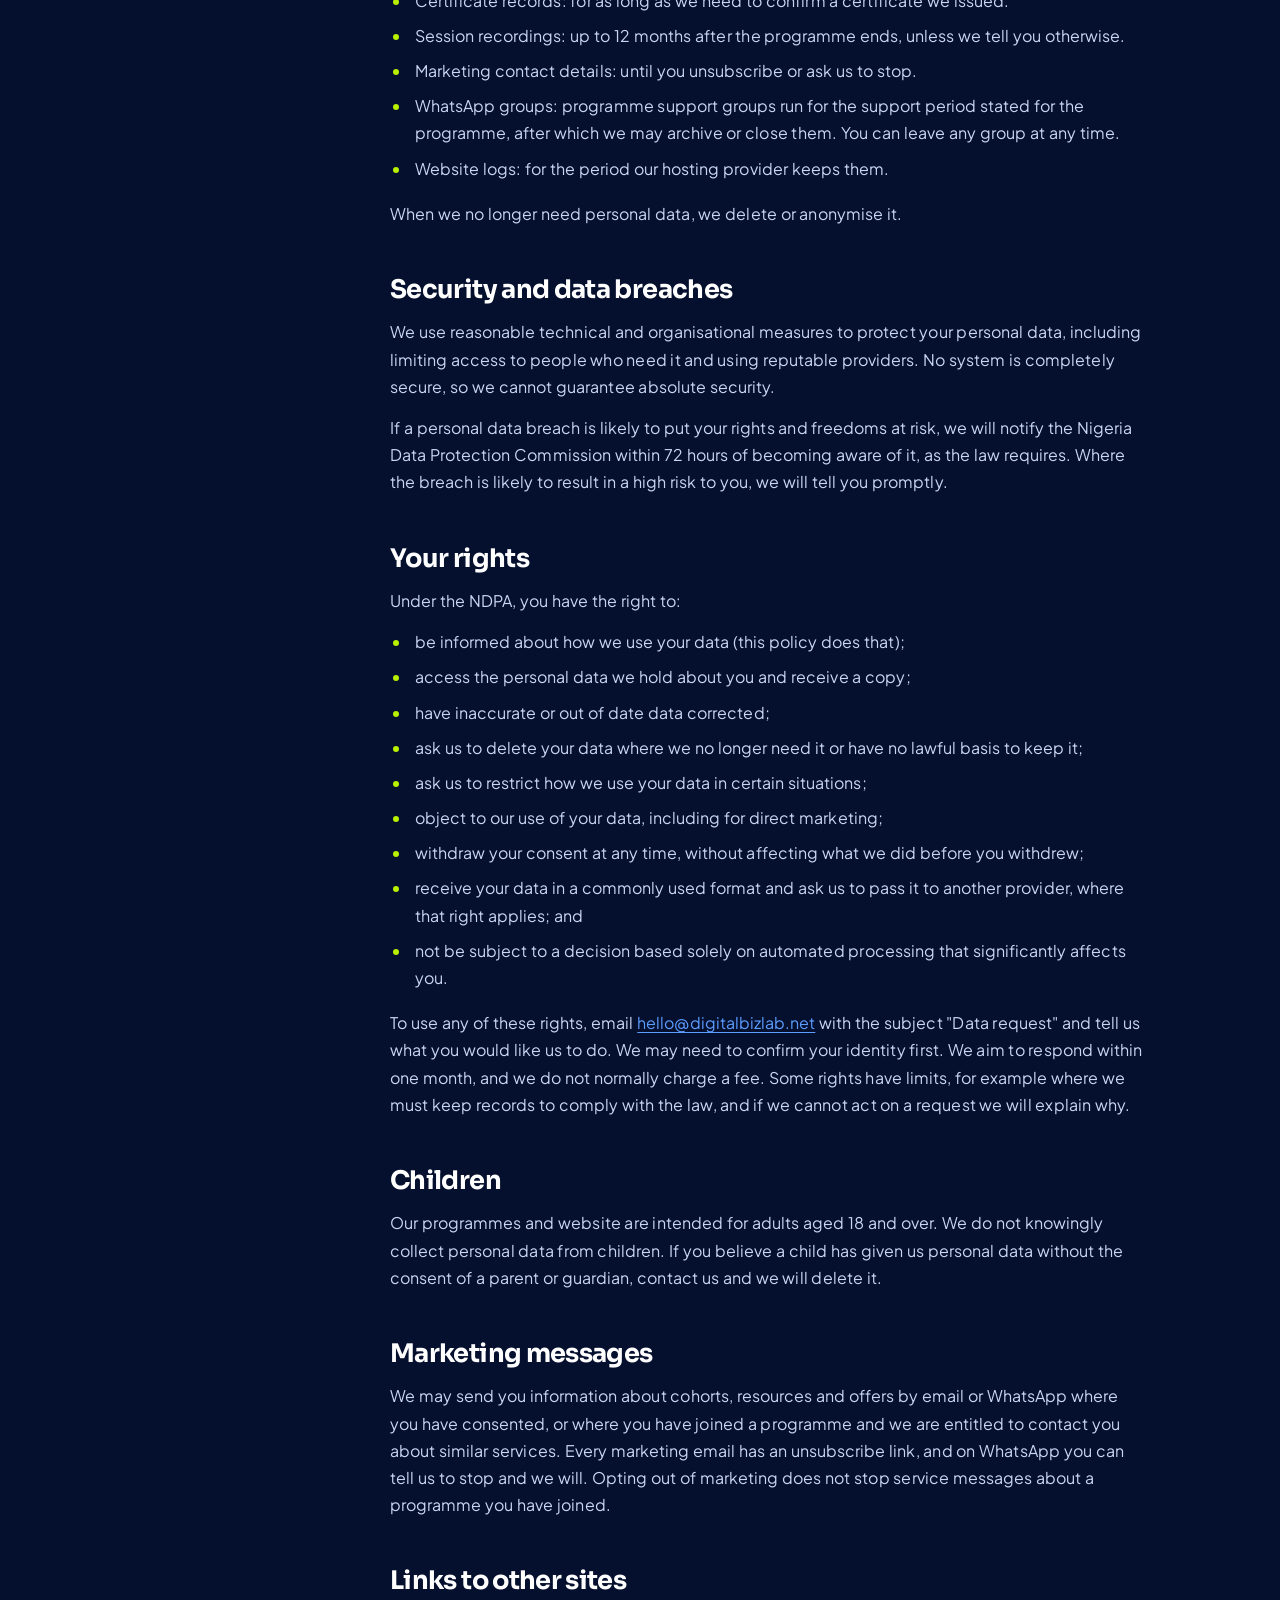
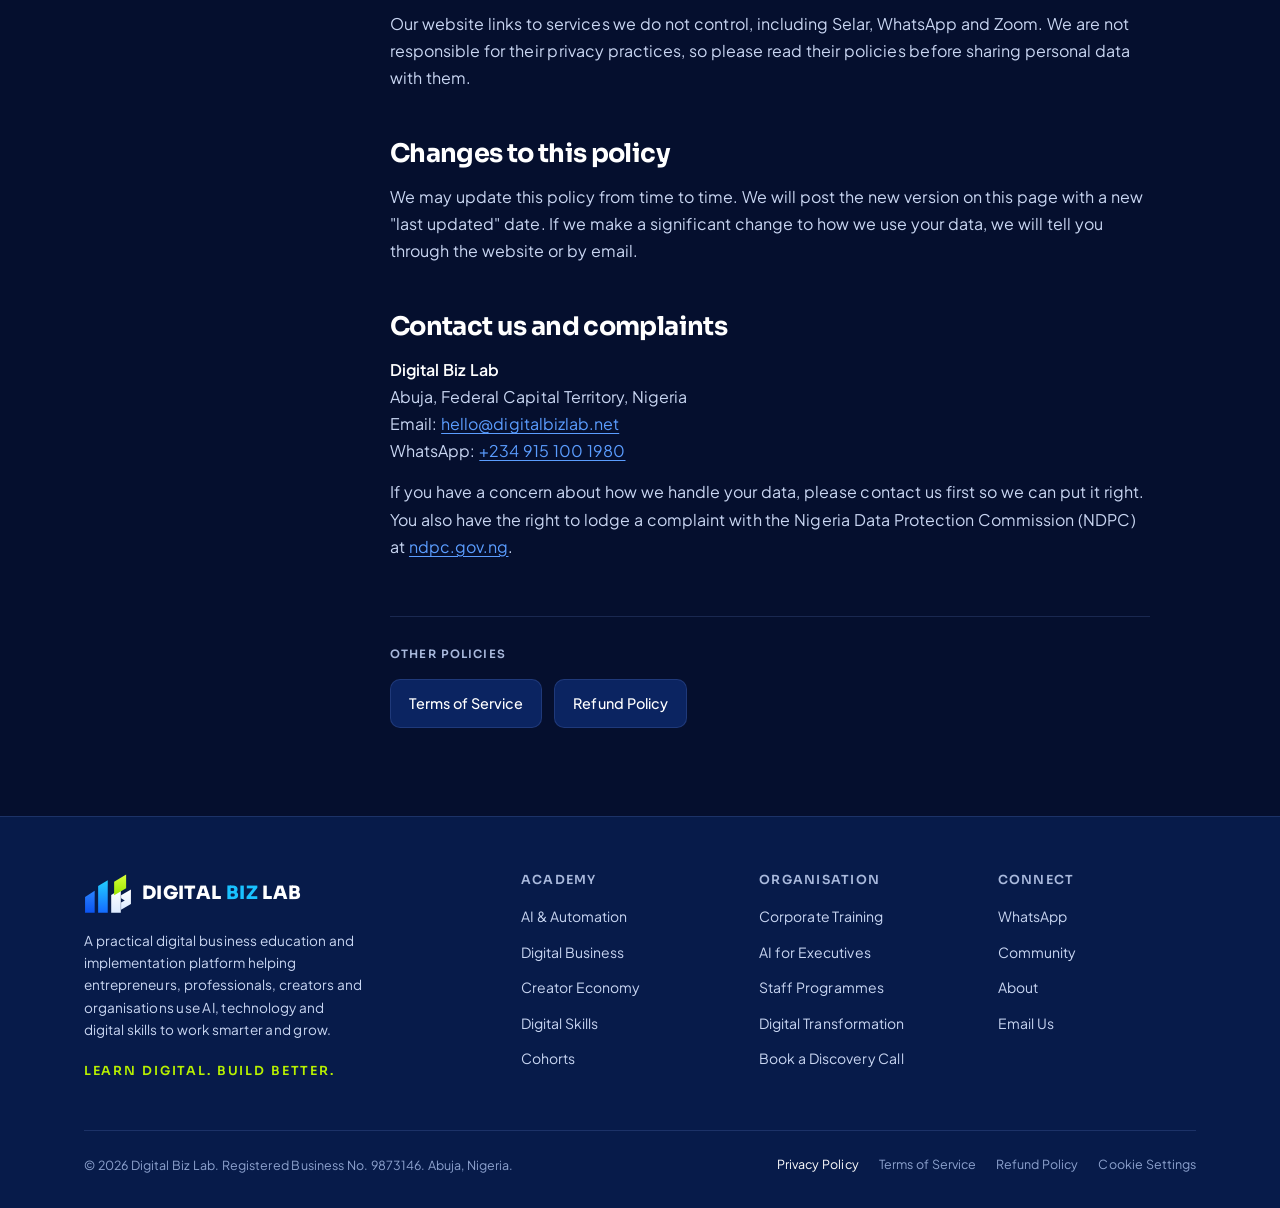
==== commit 5fa4646a: "Privacy policy: disclose that the TikTok Pixel also runs on the Selar page" ====
--- a/privacy/index.html
+++ b/privacy/index.html
@@ -195,6 +195,7 @@
       <ul>
         <li><strong>Necessary storage.</strong> We save your banner choice in your browser's local storage. This is needed to respect your choice and does not track you.</li>
         <li><strong>TikTok Pixel (optional).</strong> This loads only if you click Accept. Once it is loaded, it measures visits to our pages and records when you click our Selar ticket link or our WhatsApp buttons, so we can see how our ads perform. If you click Decline, or ignore the banner, it does not load and no data is sent to TikTok from our site.</li>
+        <li><strong>TikTok Pixel on our Selar page.</strong> Our programme tickets are sold through Selar, and we have added our TikTok Pixel to our Selar store. On that page the pixel runs whether or not you clicked Accept on our website, because the banner on our website does not control Selar's pages. It records product page views, add to cart, checkout and purchase events, so we can measure how our ads perform. If you do not want this, you can block trackers in your browser or choose not to open our Selar page.</li>
       </ul>
       <p>Our fonts are hosted on our own site, so visiting our pages does not send your data to a font provider.</p>
       <p>You can change your mind at any time using the "Cookie settings" link in the footer of our home page. You can also clear your browser storage or adjust your browser settings. If you accepted and later decline, we stop the pixel from loading on your future visits.</p>
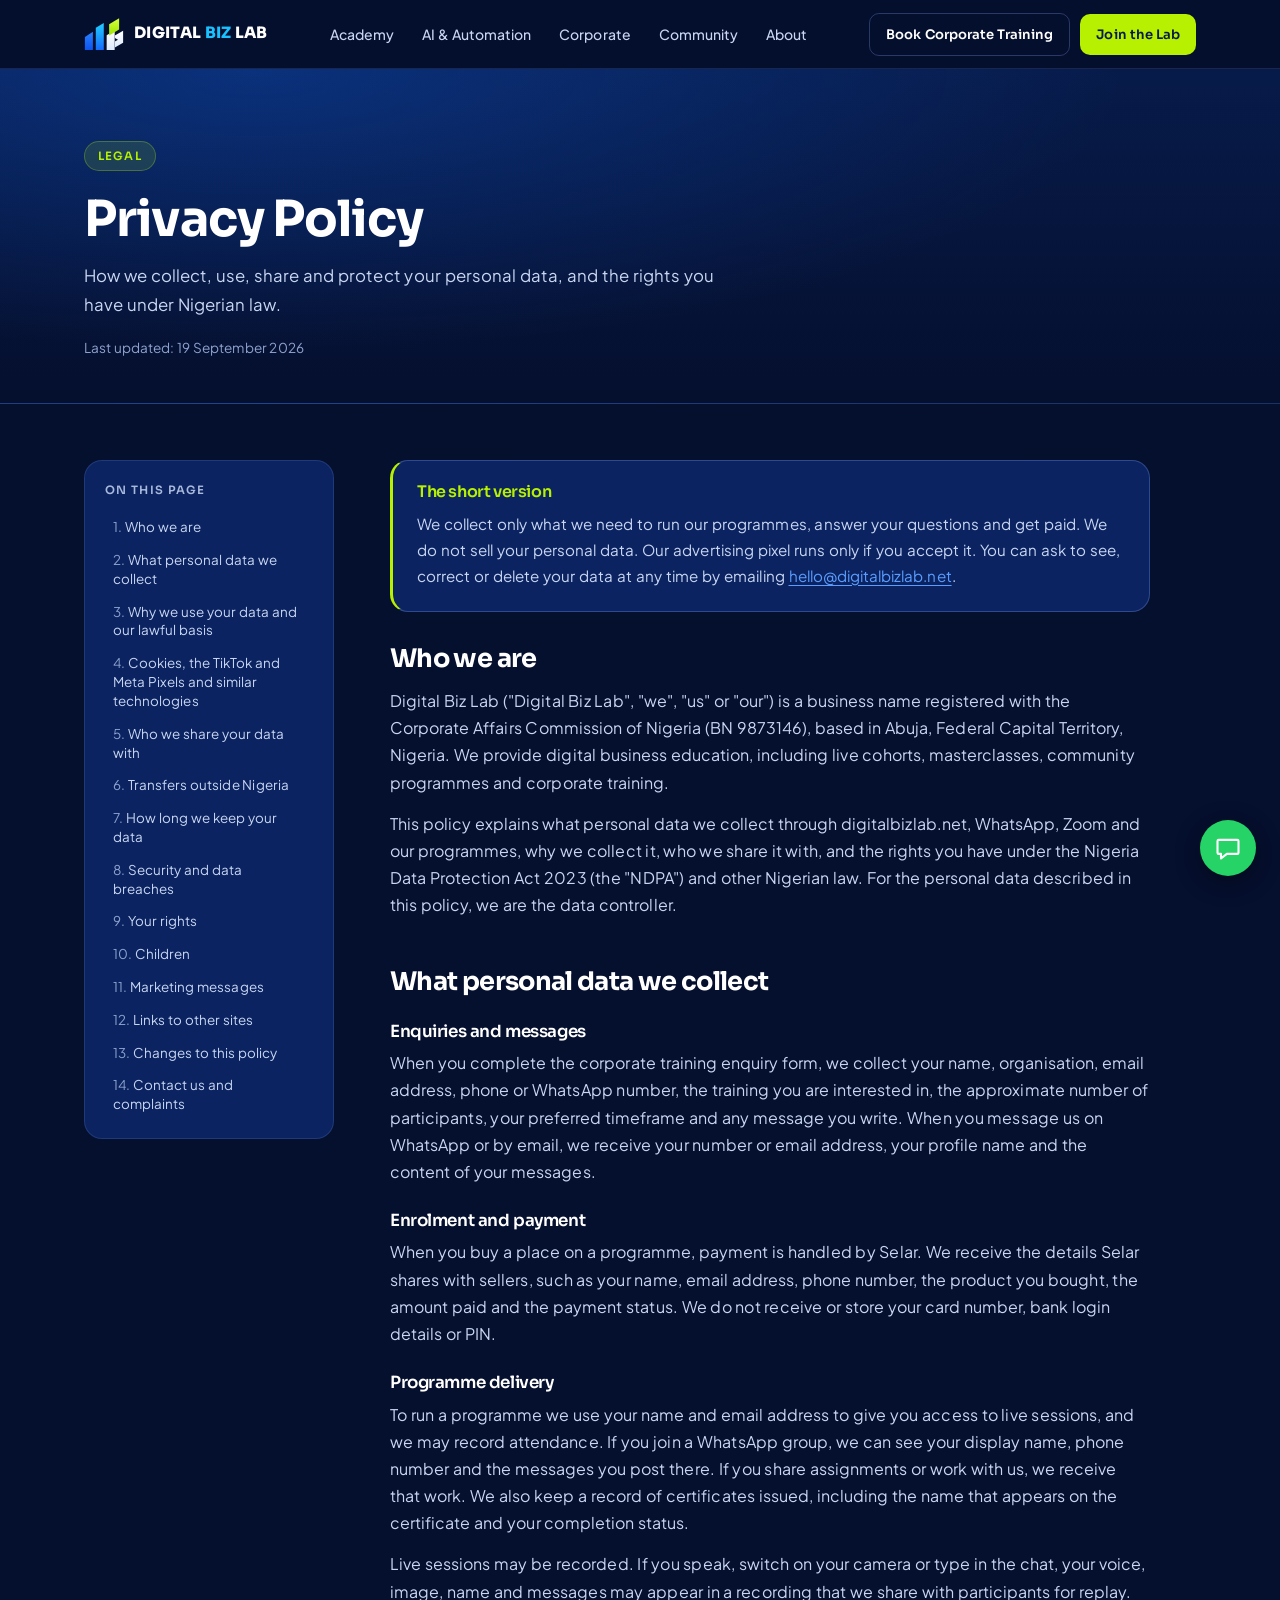
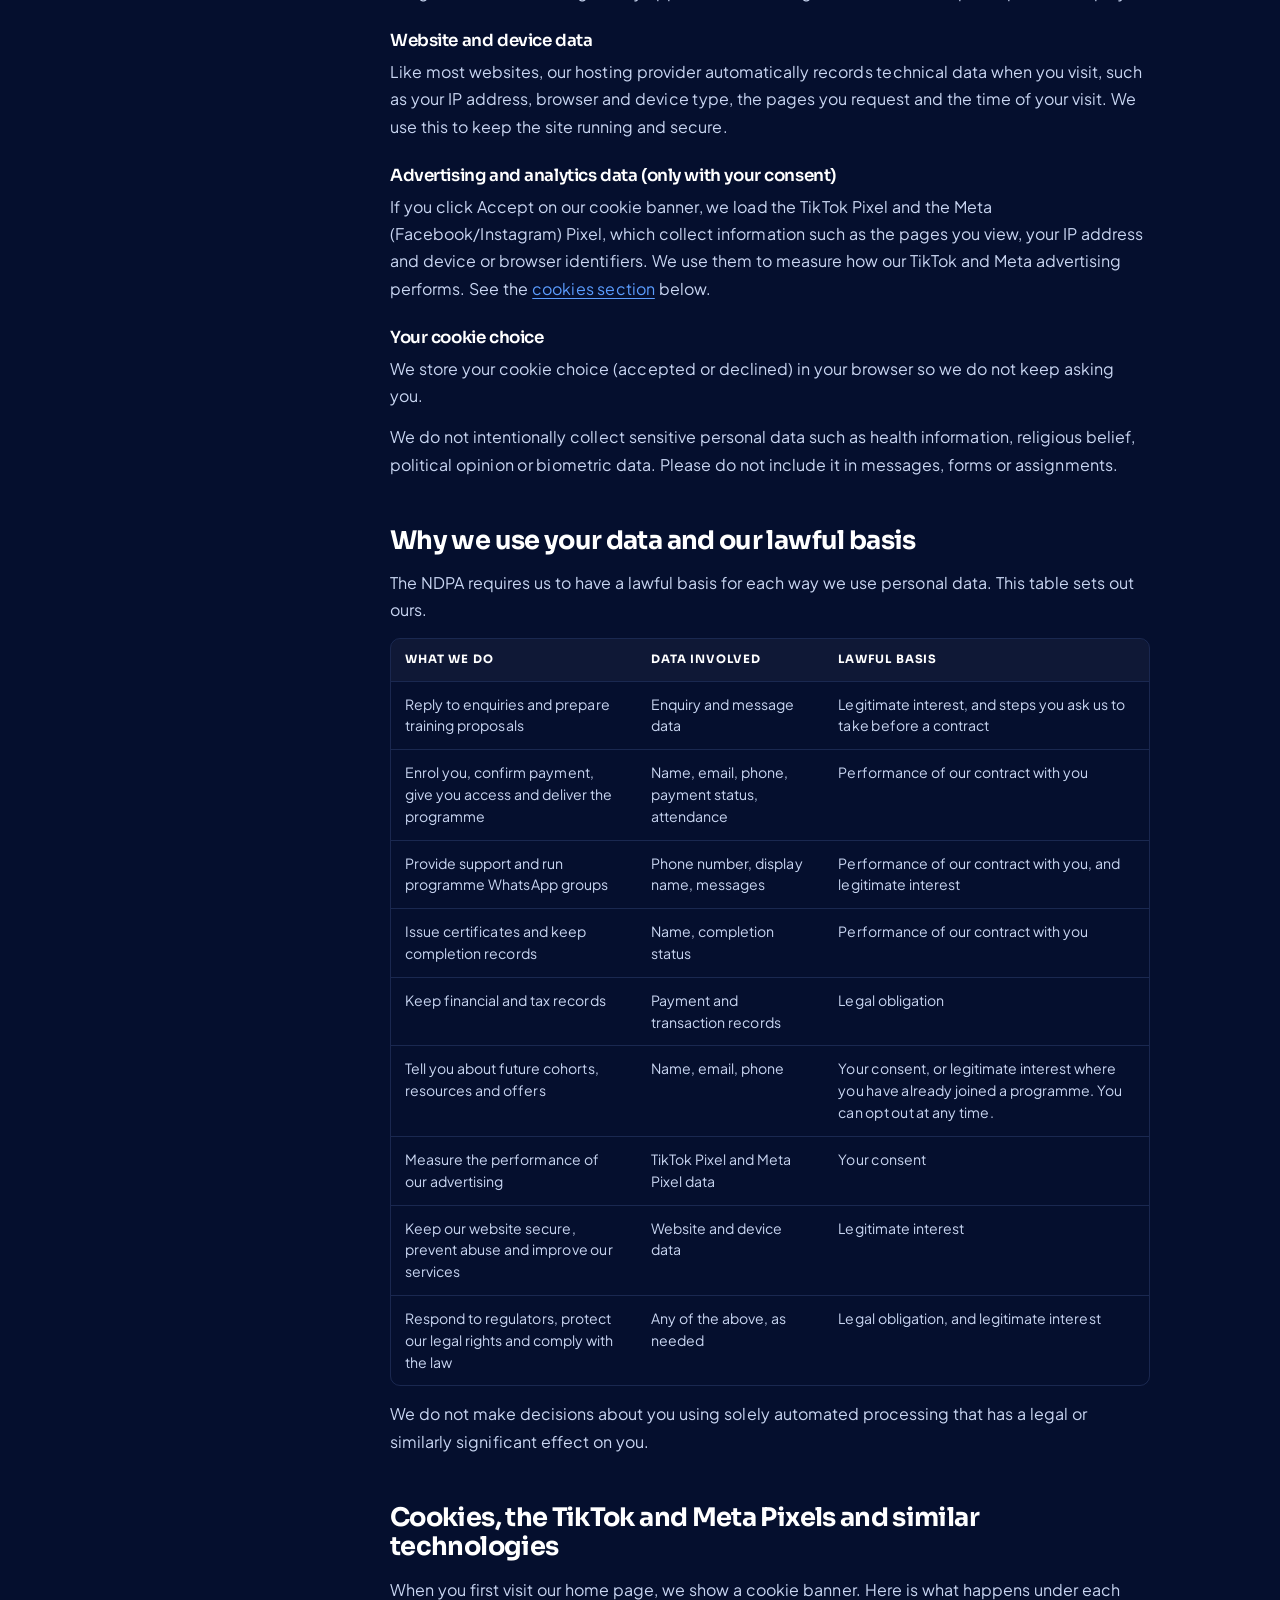
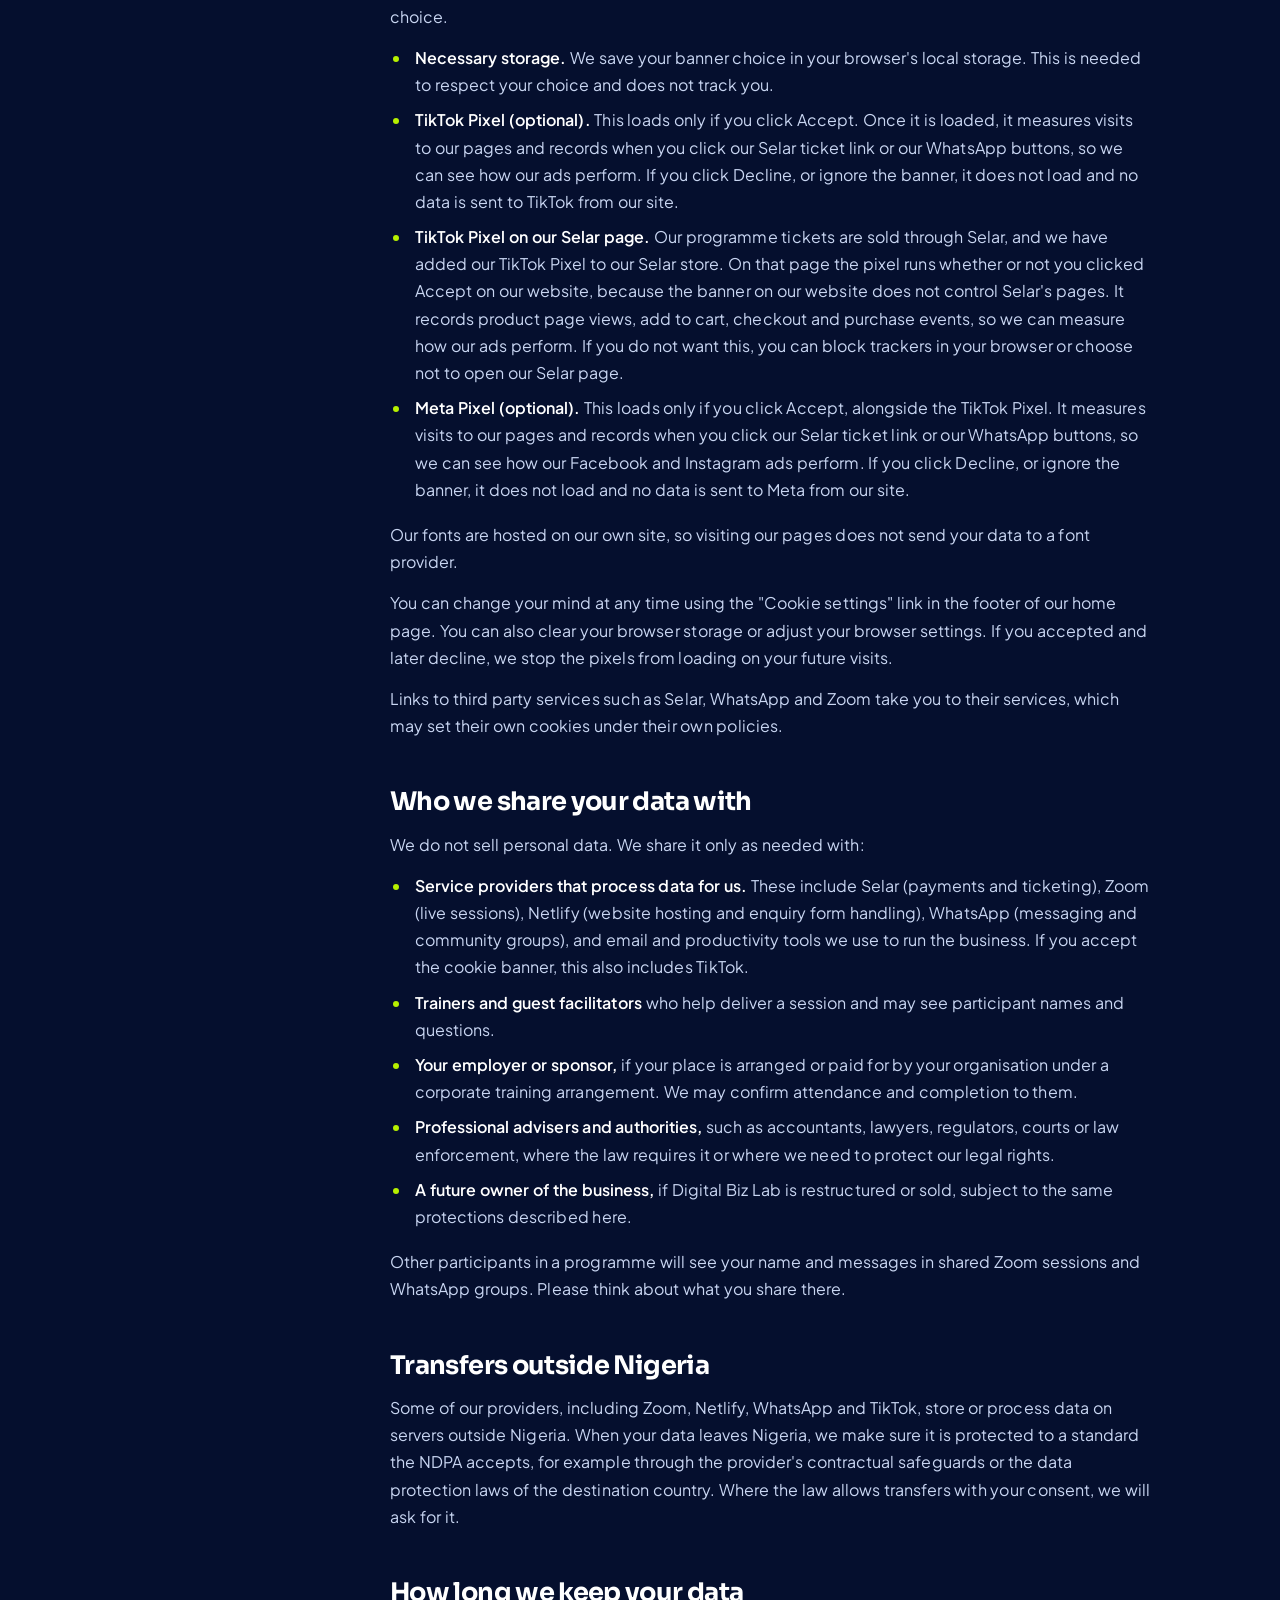
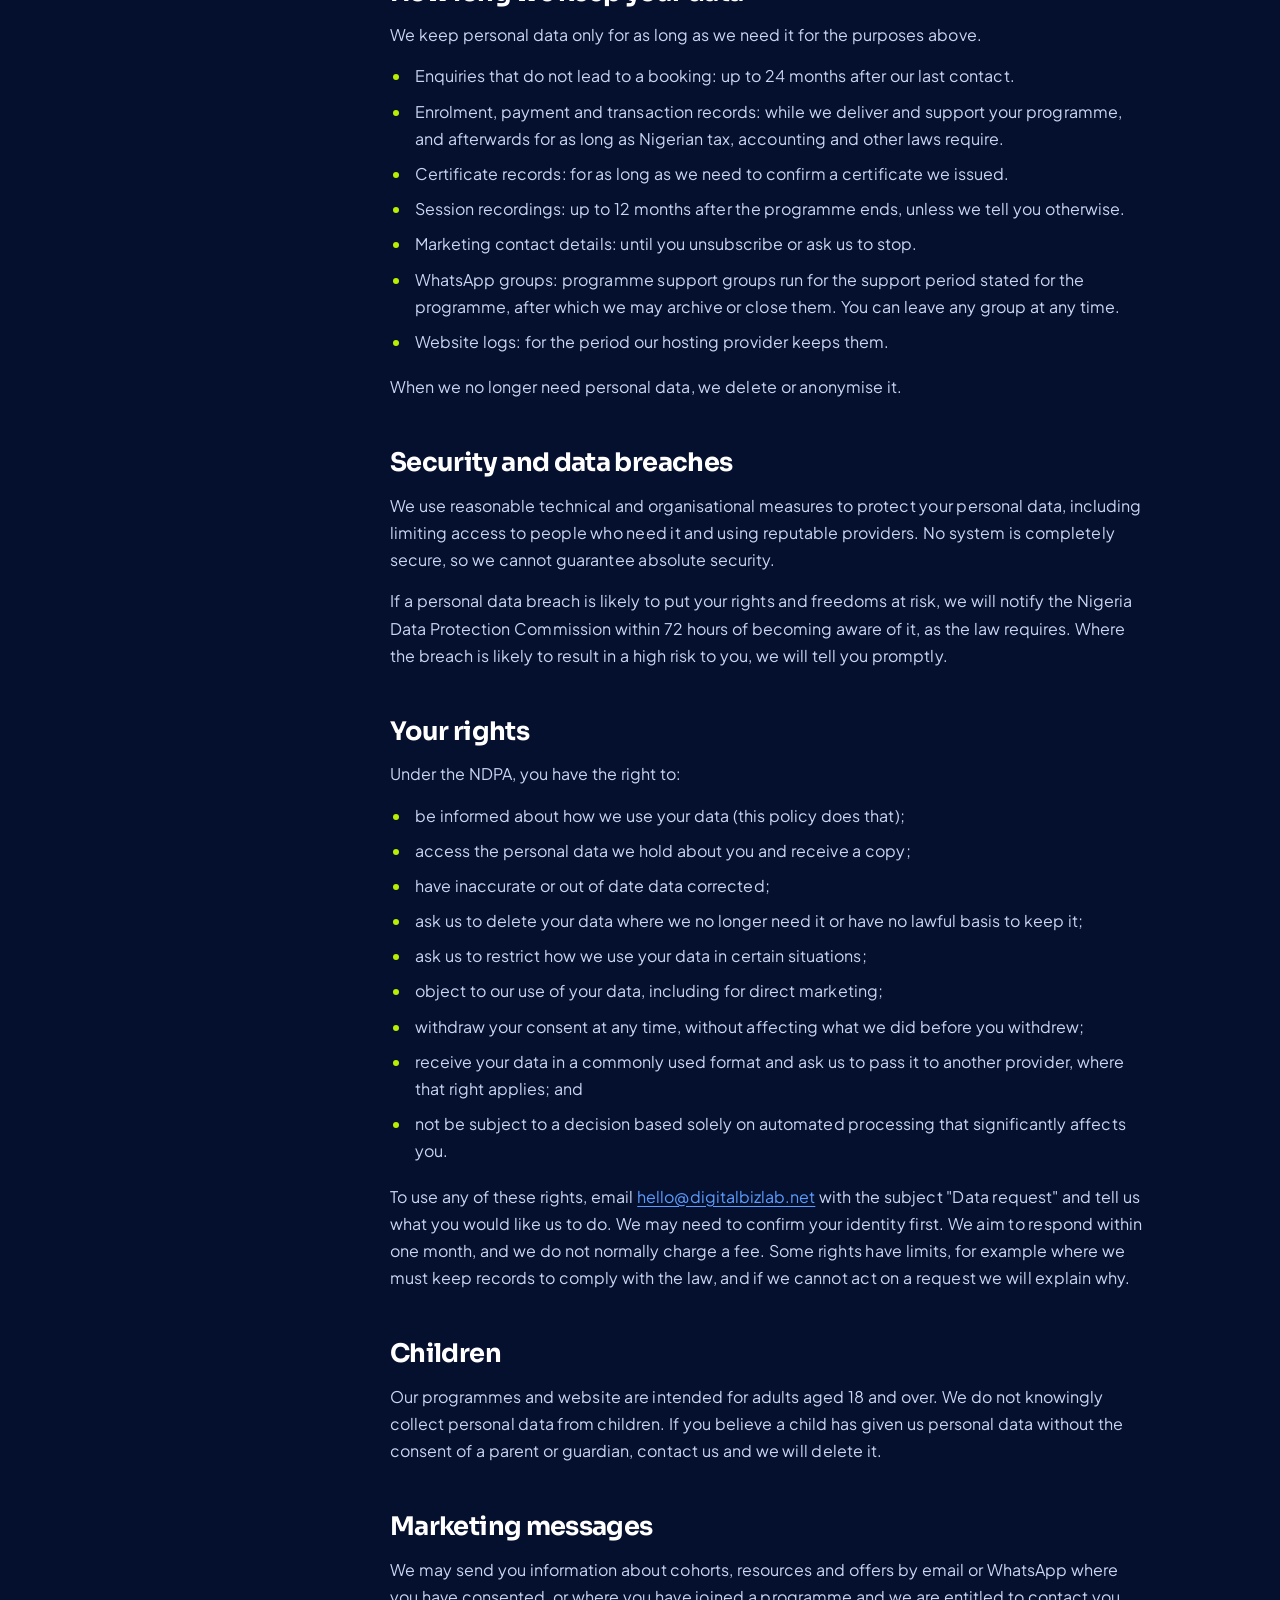
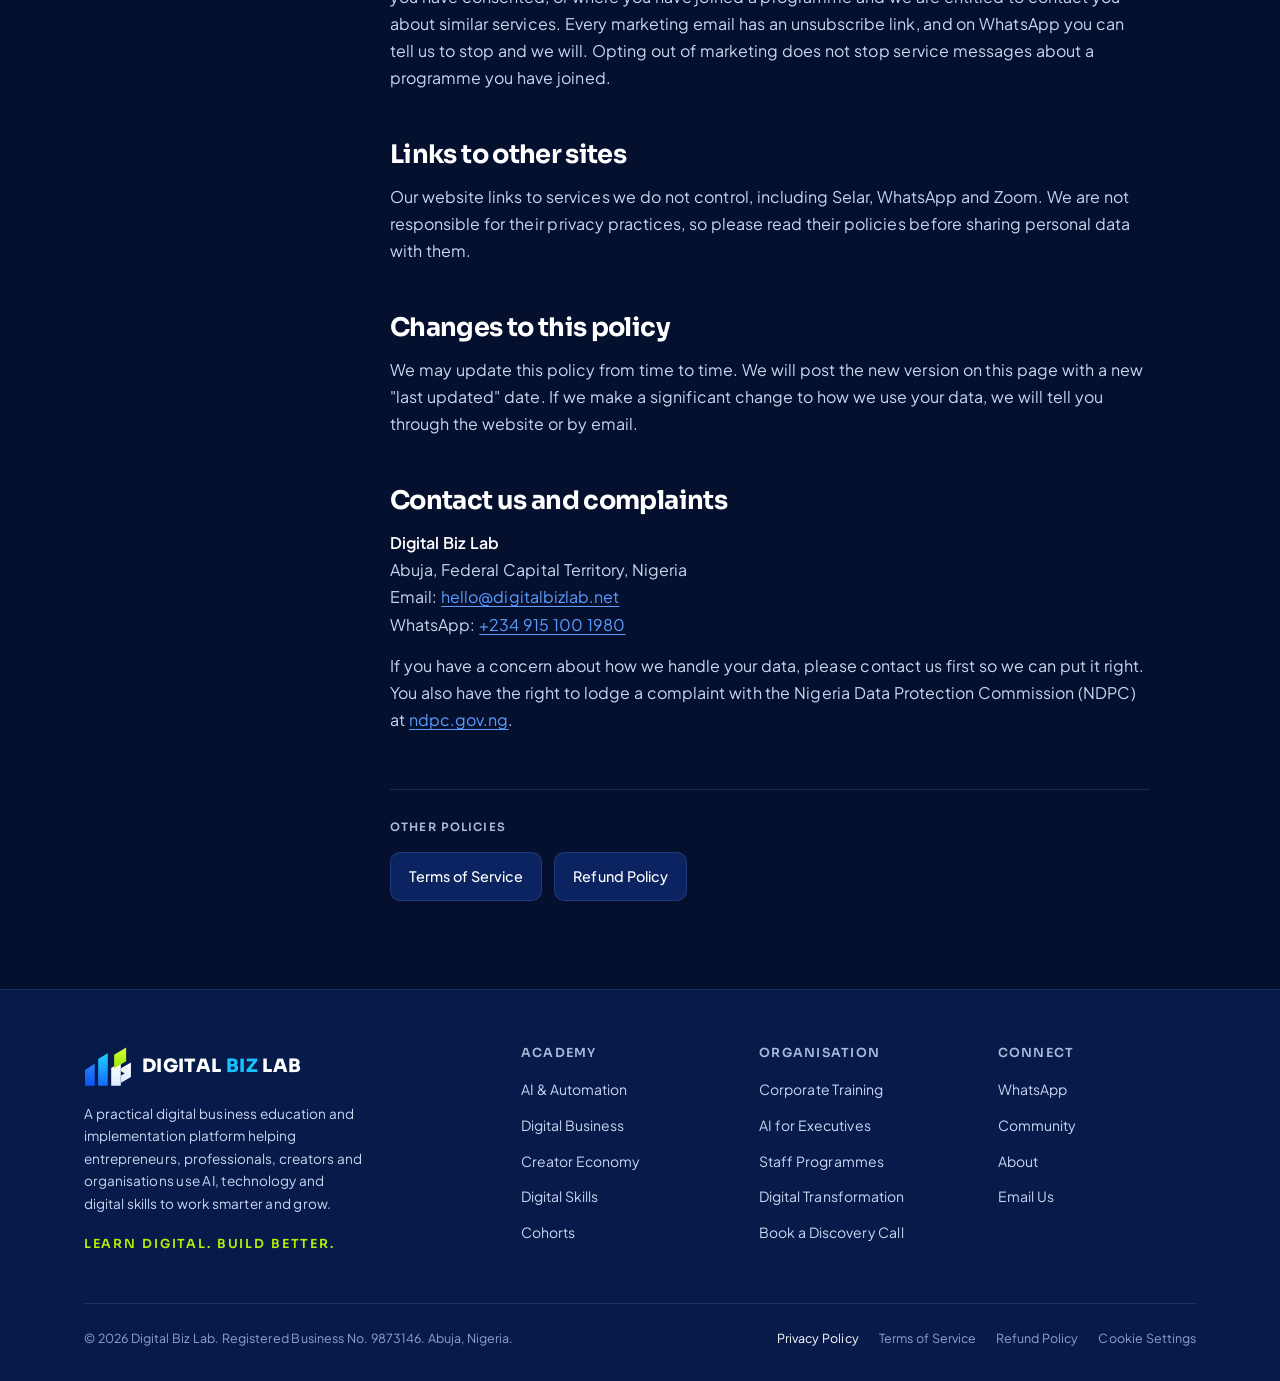
==== commit 8136df5e: "Disclose the Meta Pixel in the privacy policy Adds the Meta (Facebook/Instagram) Pixel alongside the" ====
--- a/privacy/index.html
+++ b/privacy/index.html
@@ -123,7 +123,7 @@
         <li><a href="#who-we-are">Who we are</a></li>
         <li><a href="#what-we-collect">What personal data we collect</a></li>
         <li><a href="#why-we-use-it">Why we use your data and our lawful basis</a></li>
-        <li><a href="#cookies">Cookies, the TikTok Pixel and similar technologies</a></li>
+        <li><a href="#cookies">Cookies, the TikTok and Meta Pixels and similar technologies</a></li>
         <li><a href="#who-we-share-with">Who we share your data with</a></li>
         <li><a href="#transfers">Transfers outside Nigeria</a></li>
         <li><a href="#retention">How long we keep your data</a></li>
@@ -161,7 +161,7 @@
       <p>Like most websites, our hosting provider automatically records technical data when you visit, such as your IP address, browser and device type, the pages you request and the time of your visit. We use this to keep the site running and secure.</p>
 
       <h3>Advertising and analytics data (only with your consent)</h3>
-      <p>If you click Accept on our cookie banner, we load the TikTok Pixel, which collects information such as the pages you view, your IP address and device or browser identifiers. We use it to measure how our TikTok advertising performs. See the <a href="#cookies">cookies section</a> below.</p>
+      <p>If you click Accept on our cookie banner, we load the TikTok Pixel and the Meta (Facebook/Instagram) Pixel, which collect information such as the pages you view, your IP address and device or browser identifiers. We use them to measure how our TikTok and Meta advertising performs. See the <a href="#cookies">cookies section</a> below.</p>
 
       <h3>Your cookie choice</h3>
       <p>We store your cookie choice (accepted or declined) in your browser so we do not keep asking you.</p>
@@ -182,7 +182,7 @@
           <tr><td>Issue certificates and keep completion records</td><td>Name, completion status</td><td>Performance of our contract with you</td></tr>
           <tr><td>Keep financial and tax records</td><td>Payment and transaction records</td><td>Legal obligation</td></tr>
           <tr><td>Tell you about future cohorts, resources and offers</td><td>Name, email, phone</td><td>Your consent, or legitimate interest where you have already joined a programme. You can opt out at any time.</td></tr>
-          <tr><td>Measure the performance of our advertising</td><td>TikTok Pixel data</td><td>Your consent</td></tr>
+          <tr><td>Measure the performance of our advertising</td><td>TikTok Pixel and Meta Pixel data</td><td>Your consent</td></tr>
           <tr><td>Keep our website secure, prevent abuse and improve our services</td><td>Website and device data</td><td>Legitimate interest</td></tr>
           <tr><td>Respond to regulators, protect our legal rights and comply with the law</td><td>Any of the above, as needed</td><td>Legal obligation, and legitimate interest</td></tr>
         </tbody>
@@ -190,15 +190,16 @@
       </div>
       <p style="margin-top:14px;">We do not make decisions about you using solely automated processing that has a legal or similarly significant effect on you.</p>
 
-      <h2 id="cookies">Cookies, the TikTok Pixel and similar technologies</h2>
+      <h2 id="cookies">Cookies, the TikTok and Meta Pixels and similar technologies</h2>
       <p>When you first visit our home page, we show a cookie banner. Here is what happens under each choice.</p>
       <ul>
         <li><strong>Necessary storage.</strong> We save your banner choice in your browser's local storage. This is needed to respect your choice and does not track you.</li>
         <li><strong>TikTok Pixel (optional).</strong> This loads only if you click Accept. Once it is loaded, it measures visits to our pages and records when you click our Selar ticket link or our WhatsApp buttons, so we can see how our ads perform. If you click Decline, or ignore the banner, it does not load and no data is sent to TikTok from our site.</li>
         <li><strong>TikTok Pixel on our Selar page.</strong> Our programme tickets are sold through Selar, and we have added our TikTok Pixel to our Selar store. On that page the pixel runs whether or not you clicked Accept on our website, because the banner on our website does not control Selar's pages. It records product page views, add to cart, checkout and purchase events, so we can measure how our ads perform. If you do not want this, you can block trackers in your browser or choose not to open our Selar page.</li>
+        <li><strong>Meta Pixel (optional).</strong> This loads only if you click Accept, alongside the TikTok Pixel. It measures visits to our pages and records when you click our Selar ticket link or our WhatsApp buttons, so we can see how our Facebook and Instagram ads perform. If you click Decline, or ignore the banner, it does not load and no data is sent to Meta from our site.</li>
       </ul>
       <p>Our fonts are hosted on our own site, so visiting our pages does not send your data to a font provider.</p>
-      <p>You can change your mind at any time using the "Cookie settings" link in the footer of our home page. You can also clear your browser storage or adjust your browser settings. If you accepted and later decline, we stop the pixel from loading on your future visits.</p>
+      <p>You can change your mind at any time using the "Cookie settings" link in the footer of our home page. You can also clear your browser storage or adjust your browser settings. If you accepted and later decline, we stop the pixels from loading on your future visits.</p>
       <p>Links to third party services such as Selar, WhatsApp and Zoom take you to their services, which may set their own cookies under their own policies.</p>
 
       <h2 id="who-we-share-with">Who we share your data with</h2>
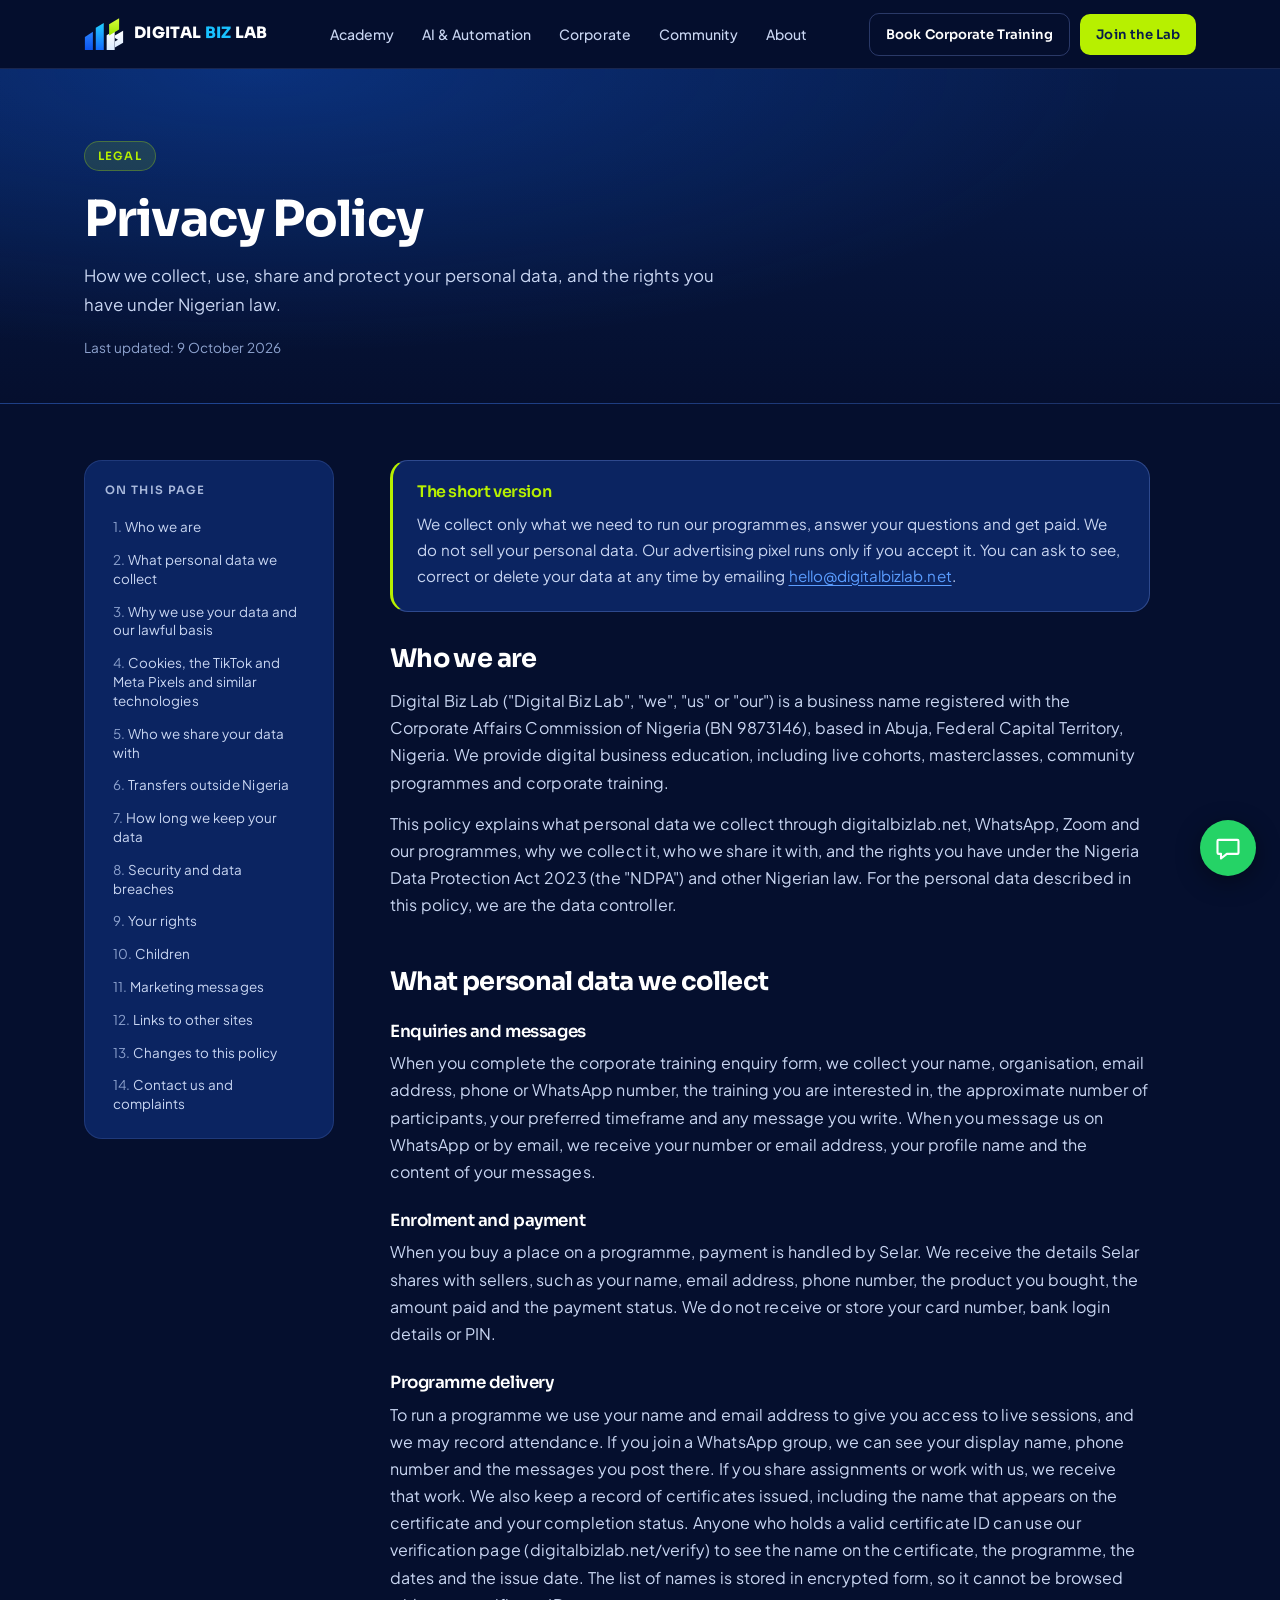
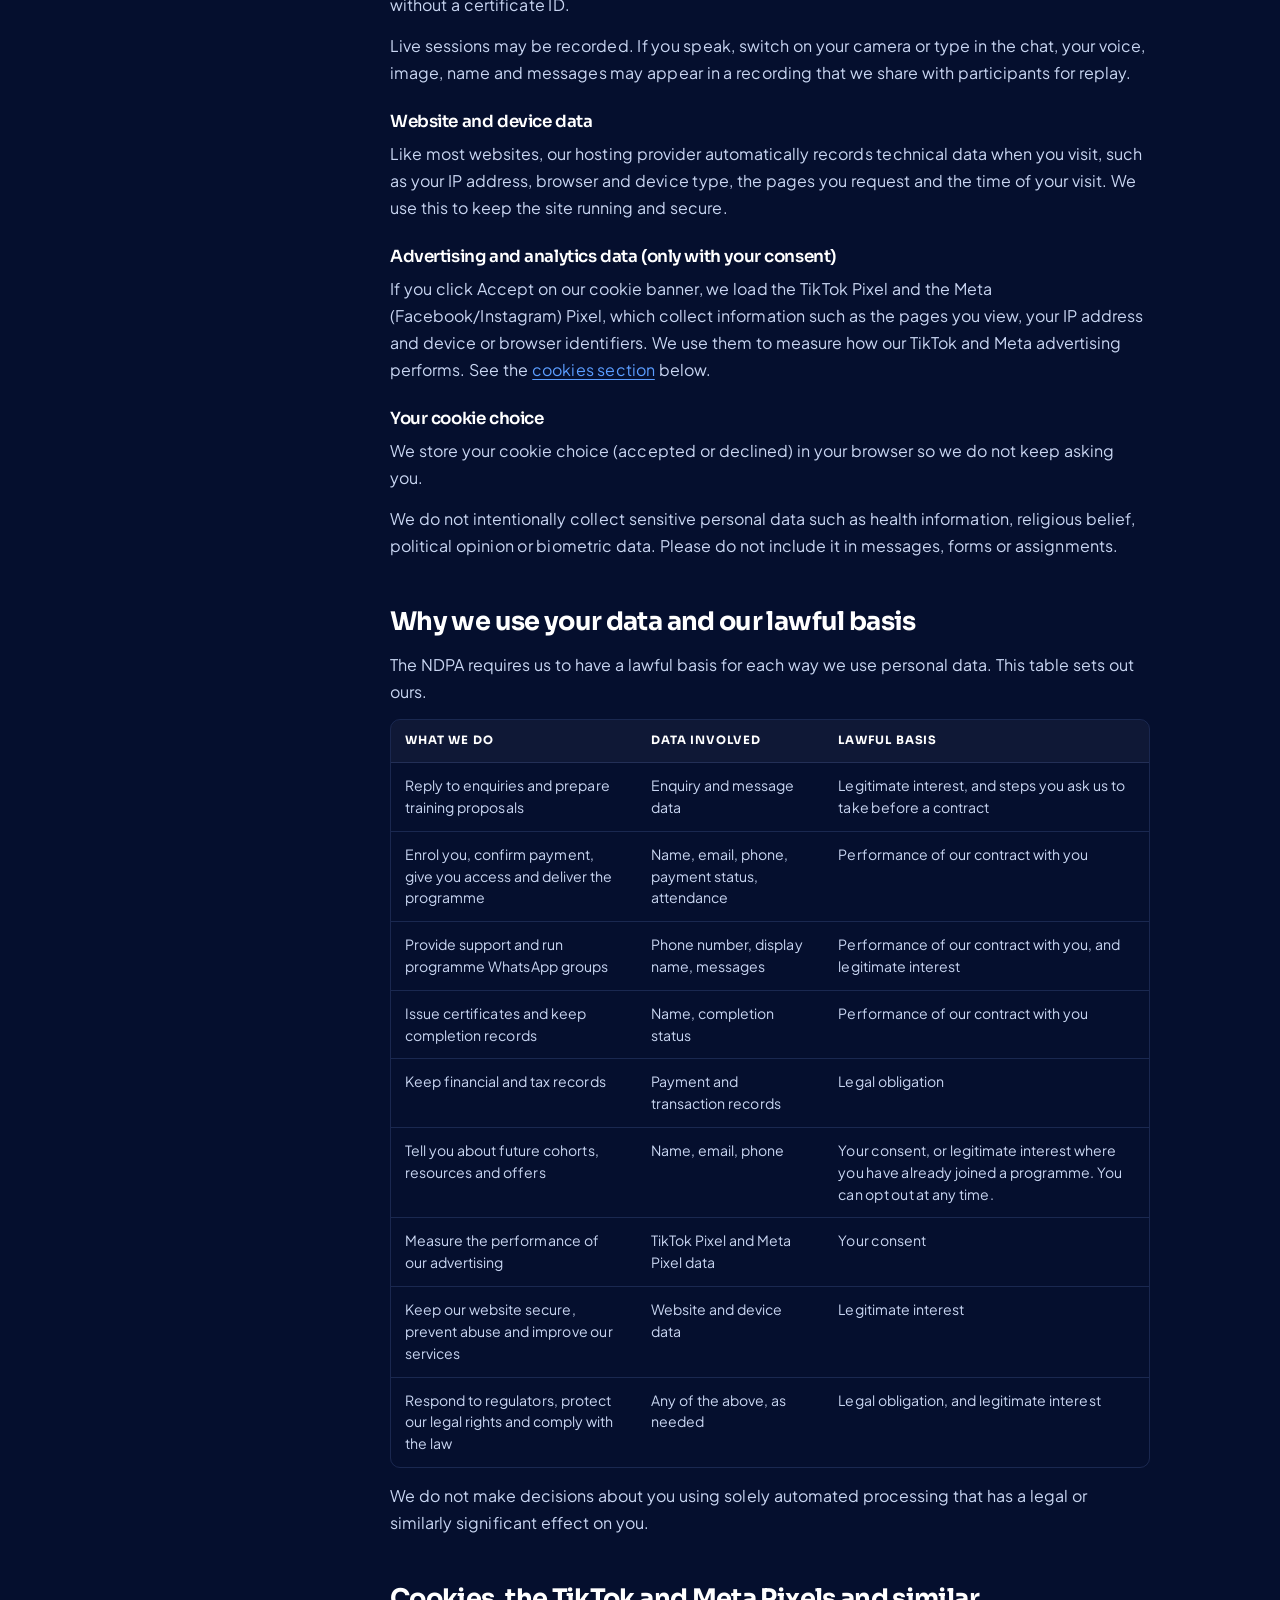
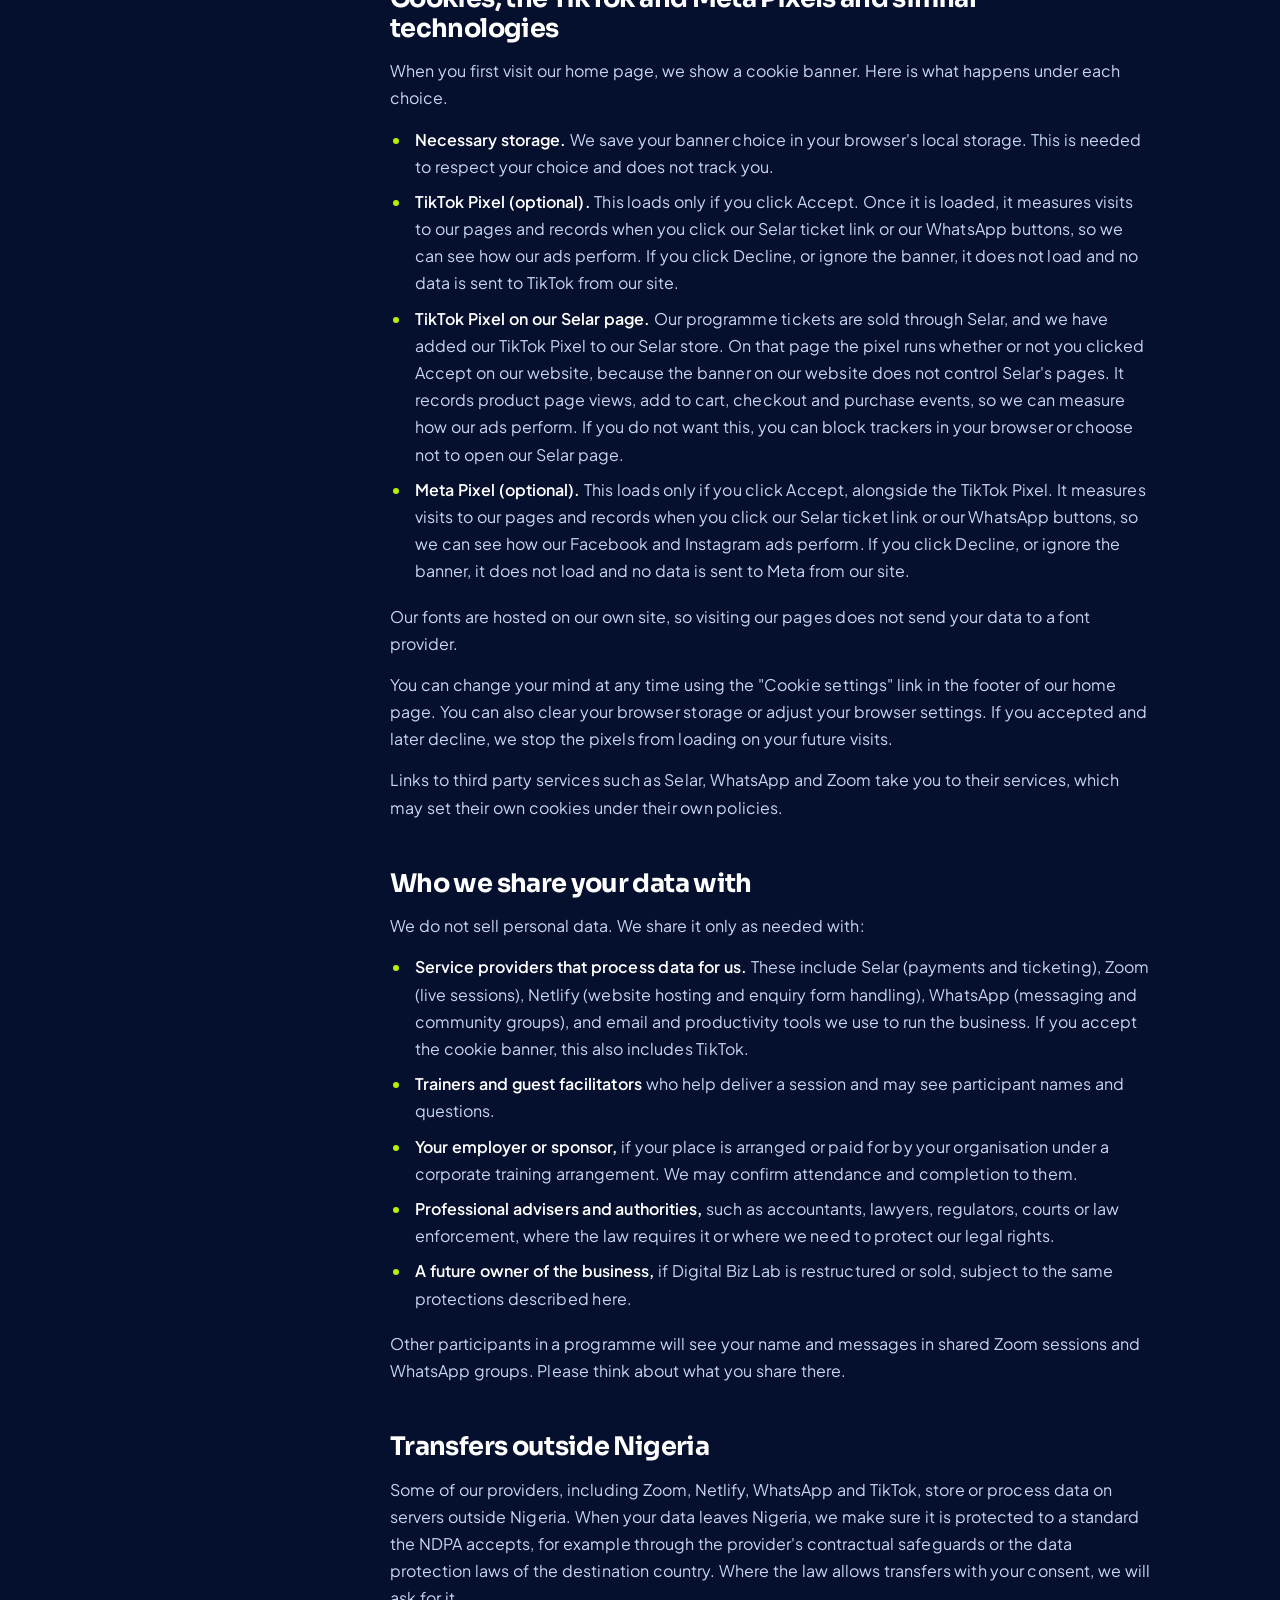
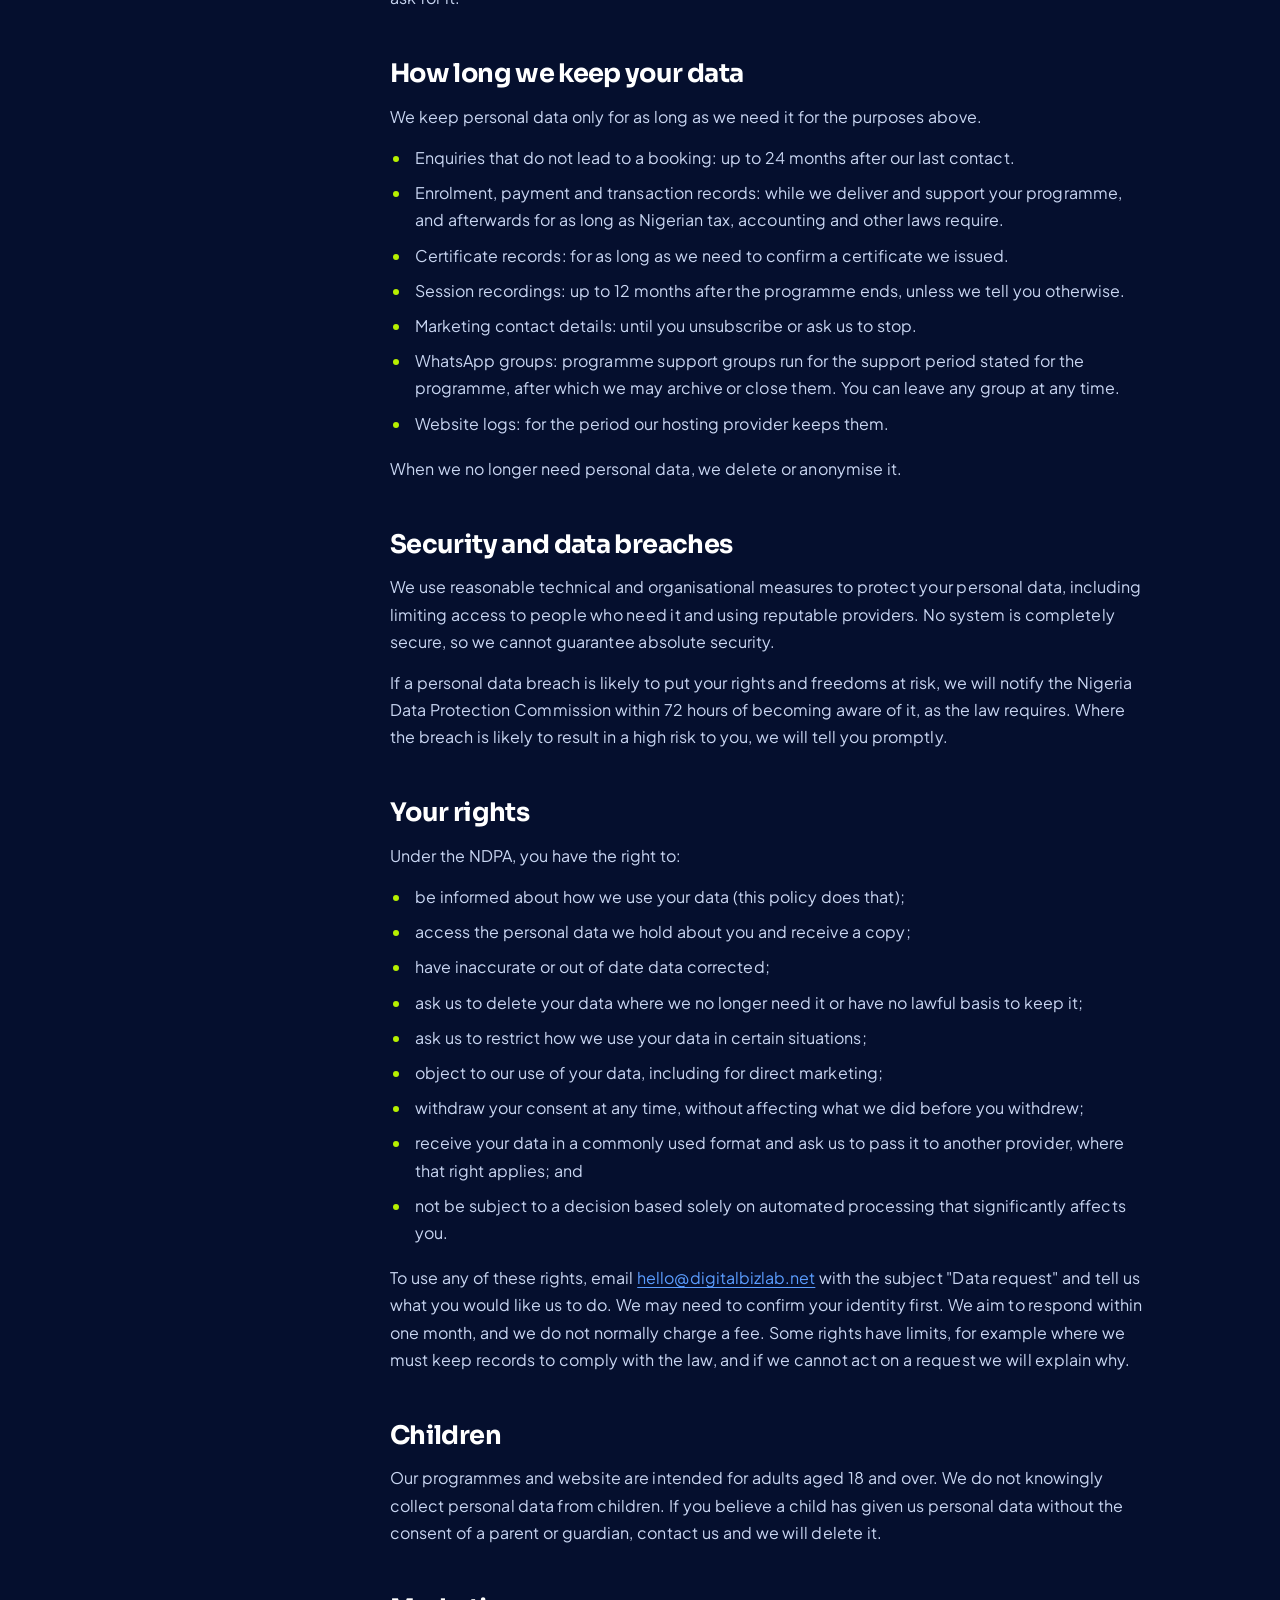
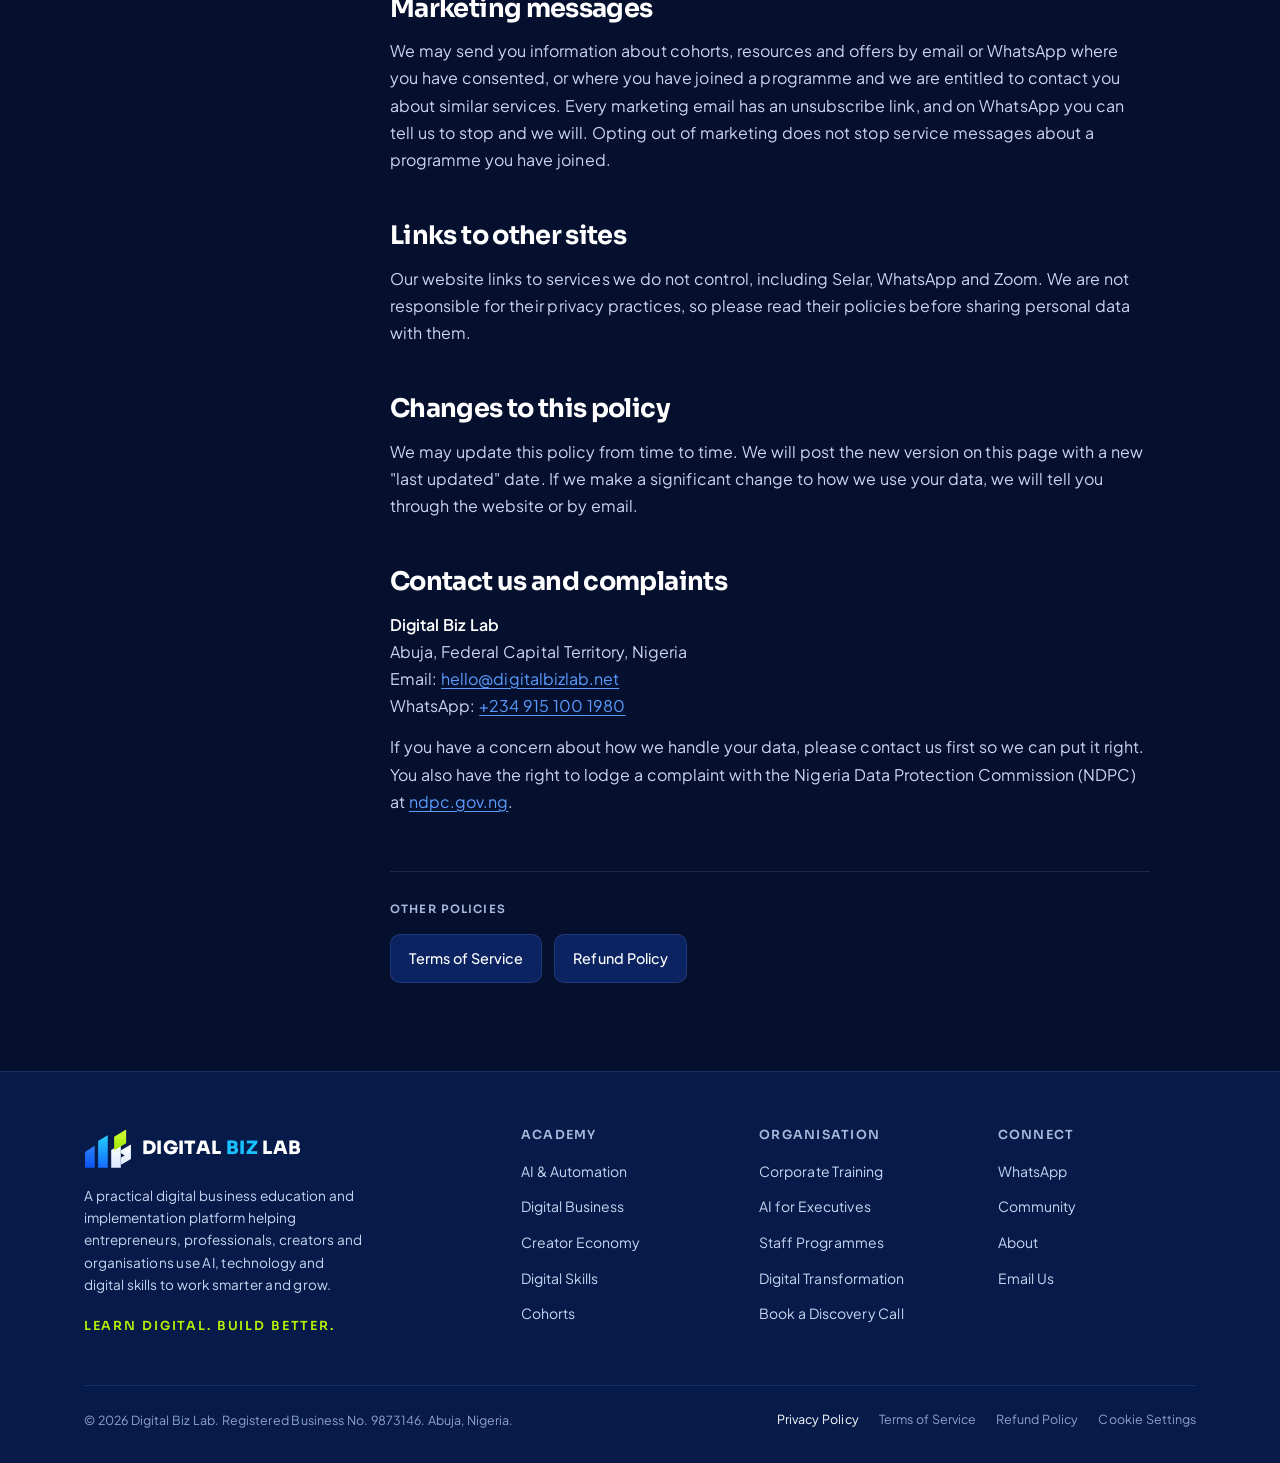
==== commit bf55b202: "Align certificate wording with participation; disclose verification page in Privacy and Terms Co-Aut" ====
--- a/privacy/index.html
+++ b/privacy/index.html
@@ -111,7 +111,7 @@
     <div class="pill">Legal</div>
     <h1>Privacy Policy</h1>
     <p class="legal-intro">How we collect, use, share and protect your personal data, and the rights you have under Nigerian law.</p>
-    <p class="legal-meta">Last updated: 19 September 2026</p>
+    <p class="legal-meta">Last updated: 9 October 2026</p>
   </div>
 </header>
 
@@ -154,7 +154,7 @@
       <p>When you buy a place on a programme, payment is handled by Selar. We receive the details Selar shares with sellers, such as your name, email address, phone number, the product you bought, the amount paid and the payment status. We do not receive or store your card number, bank login details or PIN.</p>
 
       <h3>Programme delivery</h3>
-      <p>To run a programme we use your name and email address to give you access to live sessions, and we may record attendance. If you join a WhatsApp group, we can see your display name, phone number and the messages you post there. If you share assignments or work with us, we receive that work. We also keep a record of certificates issued, including the name that appears on the certificate and your completion status.</p>
+      <p>To run a programme we use your name and email address to give you access to live sessions, and we may record attendance. If you join a WhatsApp group, we can see your display name, phone number and the messages you post there. If you share assignments or work with us, we receive that work. We also keep a record of certificates issued, including the name that appears on the certificate and your completion status. Anyone who holds a valid certificate ID can use our verification page (digitalbizlab.net/verify) to see the name on the certificate, the programme, the dates and the issue date. The list of names is stored in encrypted form, so it cannot be browsed without a certificate ID.</p>
       <p>Live sessions may be recorded. If you speak, switch on your camera or type in the chat, your voice, image, name and messages may appear in a recording that we share with participants for replay.</p>
 
       <h3>Website and device data</h3>
